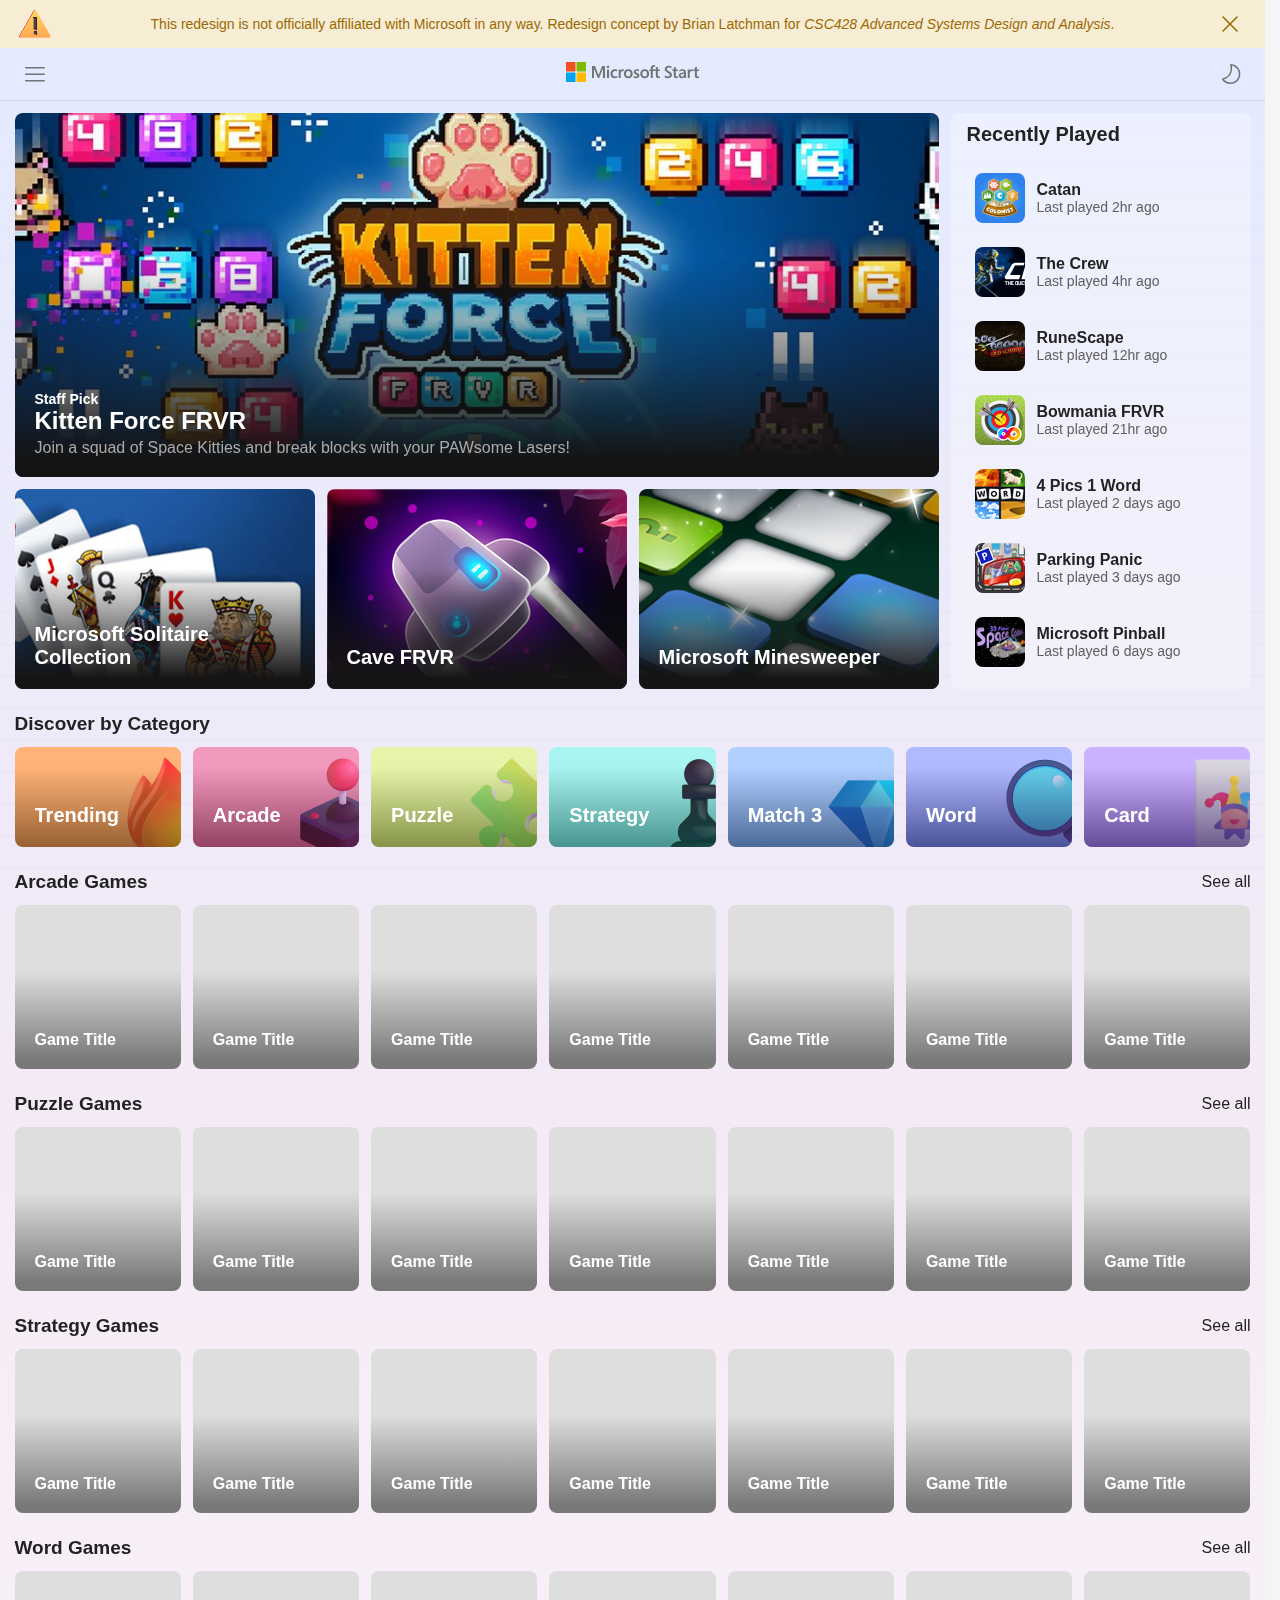
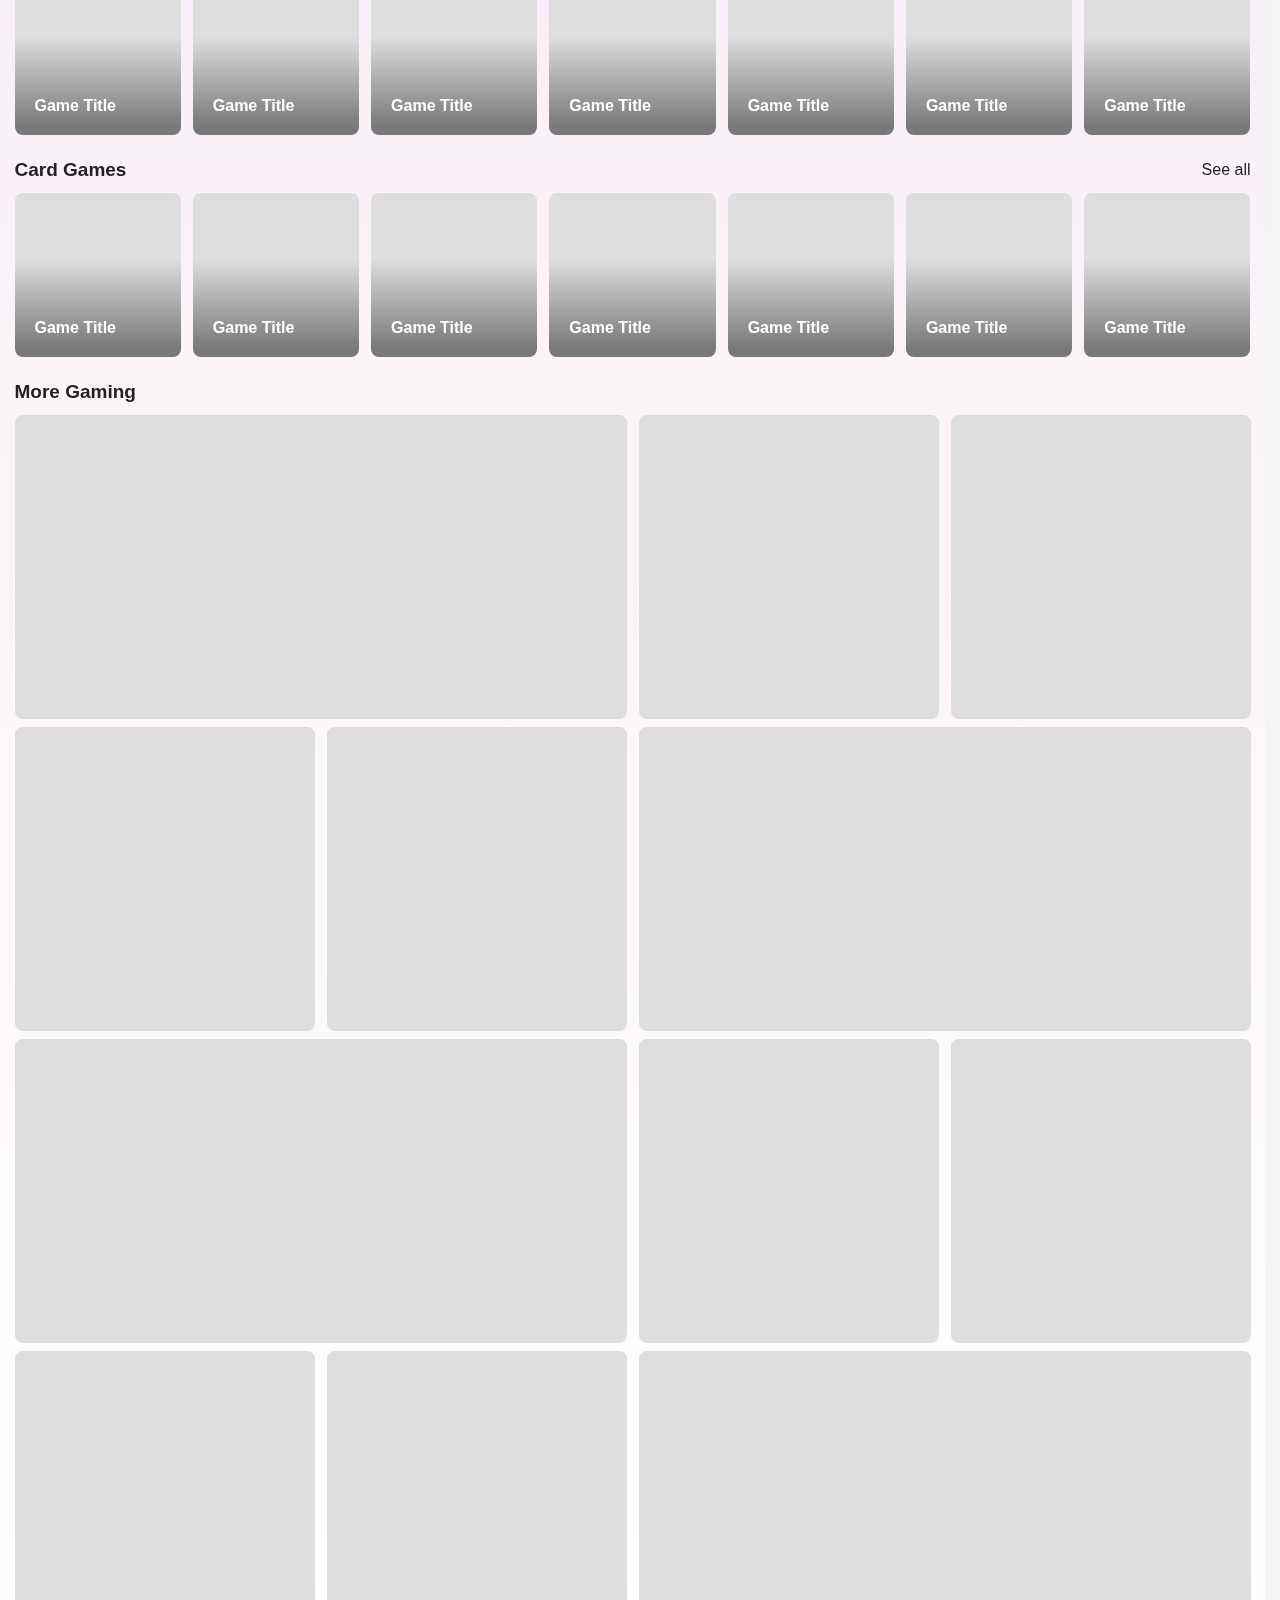
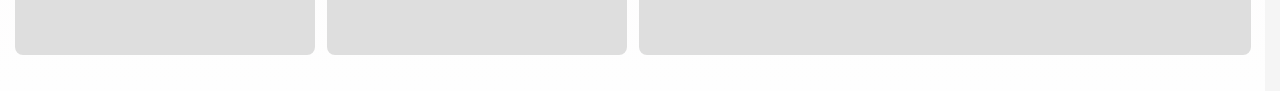
==== index.html @ 144aac2b "Initial commt" ====
<!DOCTYPE html>
<html lang="en">

<head>
    <title>Casual Games Redesign</title>
    <meta charset="UTF-8">
    <meta name="viewport" content="width=device-width, initial-scale=1.0,maximum-scale=1.0, user-scalable=0" />
    <meta name="description" content="This redesign is not offically affiliated with Microsoft in any way. Redesign concept by Brian Latchman for CSC428 Advanced Systems Design and Analysis.">
    <meta name="apple-mobile-web-app-capable" content="yes" />
    <meta name="apple-mobile-web-app-status-bar-style" content="black-translucent" />
    <meta name="apple-touch-fullscreen" content="yes" />

    <meta property='og:title' content="Casual Games Redesign" />
    <meta property='og:image' content='https://latchman.ca/assets/portrait.jpg' />
    <meta property='og:description' content="This redesign is not offically affiliated with Microsoft in any way. Redesign concept by Brian Latchman for CSC428 Advanced Systems Design and Analysis." />
    <!-- <meta property='og:url' content='https://latchman.ca/' /> -->

    <link rel="icon" type="image/x-icon" href="assets/favicon.svg">
    <link rel="stylesheet" type="text/css" href="css/main.css">
    <link rel="stylesheet" type="text/css" href="css/header.css">
    <link rel="stylesheet" type="text/css" href="css/nav.css">
    <link rel="stylesheet" type="text/css" href="css/feed.css">
    <link rel="stylesheet" type="text/css" href="css/games.css">
    <link rel="stylesheet" href="css/recent-games.css">
    <link rel="stylesheet" href="css/carousel.css">
    <link rel="stylesheet" href="css/categories.css">
</head>

<body>
    <div class="grid-wrapper">
        <div class="grid"></div>
    </div>

    <header>
        <div id="disclaimer">
            <div class="disclaimer-content">
                <!-- <img class="casual-games-img-logo" src="/assets/favicon.svg" alt="Microsoft Casual Games Logo" draggable="false"> -->
                <img class="casual-games-img-logo" src="./assets/disclaimer.svg" alt="Warning image" draggable="false">
                <p>This redesign is not officially affiliated with Microsoft in any way. Redesign concept by Brian Latchman for <i>CSC428 Advanced Systems Design and Analysis</i>.</p>
                <button title="Dismiss disclaimer" onclick="toggleDisclaimer()">
                    <svg width="24" height="24" fill="var(--disclaimer-font)" viewBox="0 0 24 24" xmlns="http://www.w3.org/2000/svg"><path d="m4.397 4.554.073-.084a.75.75 0 0 1 .976-.073l.084.073L12 10.939l6.47-6.47a.75.75 0 1 1 1.06 1.061L13.061 12l6.47 6.47a.75.75 0 0 1 .072.976l-.073.084a.75.75 0 0 1-.976.073l-.084-.073L12 13.061l-6.47 6.47a.75.75 0 0 1-1.06-1.061L10.939 12l-6.47-6.47a.75.75 0 0 1-.072-.976l.073-.084-.073.084Z"/></svg>
                </button>
            </div>
        </div>

        <div class="header-content">
            <button title="Open navigation menu" onclick="toggleNav()">
                <svg width="24" height="24" fill="var(--ms-logo)" viewBox="0 0 24 24" xmlns="http://www.w3.org/2000/svg"><path d="M2.753 18h18.5a.75.75 0 0 1 .102 1.493l-.102.007h-18.5a.75.75 0 0 1-.102-1.493L2.753 18h18.5-18.5Zm0-6.497h18.5a.75.75 0 0 1 .102 1.493l-.102.007h-18.5a.75.75 0 0 1-.102-1.493l.102-.007h18.5-18.5Zm-.001-6.5h18.5a.75.75 0 0 1 .102 1.493l-.102.007h-18.5A.75.75 0 0 1 2.65 5.01l.102-.007h18.5-18.5Z"/></svg>
            </button>

            <a href="/">
                <svg width="134" height="20" viewBox="0 0 134 20" fill="none" xmlns="http://www.w3.org/2000/svg"><path d="M39.0358 3.99997V16H36.9498V6.59442H36.9164L33.1867 16H31.8044L27.9828 6.59442H27.9577V16H26.0303V3.99997H29.023L32.4746 12.8944H32.5247L36.1711 3.99997H39.0358ZM40.7825 4.91109C40.7825 4.57497 40.9048 4.2972 41.1469 4.06942C41.3889 3.84442 41.6781 3.73053 42.0147 3.73053C42.3734 3.73053 42.6683 3.8472 42.9019 4.07775C43.1355 4.30831 43.2524 4.58609 43.2524 4.91109C43.2524 5.24164 43.1327 5.51664 42.8936 5.73886C42.6516 5.96109 42.3595 6.07497 42.0119 6.07497C41.6642 6.07497 41.3749 5.96109 41.1357 5.73609C40.8993 5.51109 40.7825 5.23608 40.7825 4.91109ZM43.0188 16H40.9912V7.39719H43.0188V16ZM49.1682 14.5278C49.4686 14.5278 49.8024 14.4583 50.1667 14.3194C50.5311 14.1806 50.8649 13.9972 51.1736 13.7667V15.65C50.8482 15.8333 50.481 15.975 50.0722 16.0694C49.6606 16.1639 49.21 16.2111 48.7177 16.2111C47.4494 16.2111 46.4175 15.8111 45.6248 15.0111C44.8322 14.2111 44.4344 13.1889 44.4344 11.9444C44.4344 10.5611 44.8405 9.4222 45.6498 8.52497C46.4593 7.63053 47.6079 7.18053 49.0931 7.18053C49.4742 7.18053 49.858 7.23053 50.2446 7.32775C50.634 7.42497 50.9427 7.53886 51.1708 7.66664V9.60831C50.8565 9.38053 50.5395 9.20275 50.2113 9.07775C49.8831 8.95275 49.5493 8.88886 49.21 8.88886C48.4118 8.88886 47.7664 9.1472 47.2742 9.66664C46.7819 10.1861 46.5371 10.8861 46.5371 11.7667C46.5371 12.6361 46.7736 13.3139 47.2464 13.8C47.7164 14.2833 48.3589 14.5278 49.1682 14.5278ZM56.9449 7.25553C57.1062 7.25553 57.2536 7.26664 57.3816 7.28886C57.5095 7.31108 57.6208 7.33886 57.7098 7.3722V9.42219C57.6041 9.34442 57.4484 9.26942 57.2453 9.19997C57.0422 9.13053 56.7947 9.09442 56.5026 9.09442C56.0048 9.09442 55.5848 9.30275 55.2427 9.7222C54.8978 10.1417 54.7282 10.7861 54.7282 11.6556V16H52.7006V7.39719H54.7282V8.75275H54.7615C54.9451 8.28331 55.226 7.91664 55.5987 7.65275C55.9687 7.38609 56.4192 7.25553 56.9449 7.25553ZM57.8154 11.825C57.8154 10.4028 58.2159 9.27497 59.0226 8.44442C59.8264 7.61386 60.9444 7.1972 62.3741 7.1972C63.7202 7.1972 64.7715 7.5972 65.5281 8.3972C66.2847 9.1972 66.6629 10.2778 66.6629 11.6417C66.6629 13.0361 66.2597 14.1472 65.4558 14.9722C64.652 15.7972 63.5562 16.2111 62.171 16.2111C60.836 16.2111 59.7763 15.8194 58.9919 15.0361C58.2076 14.25 57.8154 13.1806 57.8154 11.825ZM59.9292 11.7556C59.9292 12.6556 60.1323 13.3417 60.5412 13.8139C60.95 14.2889 61.5313 14.525 62.2934 14.525C63.0305 14.525 63.5923 14.2889 63.9761 13.8139C64.3627 13.3389 64.5547 12.6361 64.5547 11.7056C64.5547 10.7806 64.3544 10.0806 63.9567 9.60831C63.5589 9.13608 62.9971 8.89997 62.2767 8.89997C61.5341 8.89997 60.9584 9.1472 60.5467 9.64164C60.1323 10.1361 59.9292 10.8417 59.9292 11.7556ZM69.6806 9.65553C69.6806 9.9472 69.7725 10.1722 69.956 10.3389C70.1395 10.5028 70.5485 10.7111 71.1798 10.9611C71.9892 11.2861 72.5593 11.65 72.8848 12.0528C73.213 12.4583 73.3743 12.9472 73.3743 13.5222C73.3743 14.3306 73.0628 14.9806 72.4398 15.4722C71.8168 15.9639 70.974 16.2083 69.9143 16.2083C69.5555 16.2083 69.1606 16.1667 68.7294 16.0778C68.2956 15.9917 67.9284 15.8806 67.628 15.7472V13.7556C67.9952 14.0111 68.3929 14.2167 68.8184 14.3667C69.244 14.5167 69.6278 14.5917 69.9755 14.5917C70.4344 14.5917 70.7709 14.5278 70.9879 14.4C71.2048 14.2722 71.3161 14.0556 71.3161 13.7556C71.3161 13.4778 71.2021 13.2417 70.9768 13.0472C70.7515 12.8556 70.3232 12.6333 69.6918 12.3806C68.9436 12.0667 68.4124 11.7167 68.1008 11.325C67.7893 10.9333 67.6308 10.4389 67.6308 9.83609C67.6308 9.06109 67.9395 8.42219 68.557 7.92497C69.1745 7.42497 69.9755 7.17497 70.9573 7.17497C71.2577 7.17497 71.597 7.20831 71.9725 7.27497C72.3452 7.34164 72.6595 7.42775 72.9098 7.53331V9.45831C72.6428 9.28053 72.3285 9.12497 71.9725 8.9972C71.6137 8.86942 71.2605 8.80553 70.9072 8.80553C70.5206 8.80553 70.223 8.88053 70.0061 9.03053C69.7892 9.18886 69.6806 9.39442 69.6806 9.65553ZM74.2476 11.825C74.2476 10.4028 74.6509 9.27497 75.4547 8.44442C76.2586 7.61386 77.3766 7.1972 78.8062 7.1972C80.1524 7.1972 81.2037 7.5972 81.9603 8.3972C82.7169 9.1972 83.095 10.2778 83.095 11.6417C83.095 13.0361 82.6918 14.1472 81.888 14.9722C81.0842 15.7972 79.9884 16.2111 78.6032 16.2111C77.2682 16.2111 76.2085 15.8194 75.4241 15.0361C74.6398 14.25 74.2476 13.1806 74.2476 11.825ZM76.3587 11.7556C76.3587 12.6556 76.5617 13.3417 76.9706 13.8139C77.3794 14.2889 77.9608 14.525 78.7228 14.525C79.4599 14.525 80.0217 14.2889 80.4083 13.8139C80.7949 13.3389 80.9868 12.6361 80.9868 11.7056C80.9868 10.7806 80.7866 10.0806 80.3889 9.60831C79.9884 9.13608 79.4292 8.89997 78.7089 8.89997C77.9663 8.89997 77.3877 9.1472 76.9789 9.64164C76.5645 10.1361 76.3587 10.8417 76.3587 11.7556ZM89.8232 9.05275H86.8026V16H84.75V9.05275H83.3092V7.39719H84.75V6.19997C84.75 5.2972 85.0448 4.55553 85.6345 3.97775C86.2241 3.39997 86.9778 3.11108 87.9012 3.11108C88.146 3.11108 88.3657 3.12497 88.5548 3.14997C88.744 3.17497 88.9136 3.21386 89.0583 3.26386V5.01386C88.9915 4.97497 88.8747 4.92775 88.705 4.8722C88.5381 4.81664 88.3463 4.78886 88.1265 4.78886C87.7009 4.78886 87.3755 4.9222 87.1447 5.18608C86.9166 5.44997 86.8026 5.84442 86.8026 6.36109V7.39997H89.8232V5.46664L91.8591 4.8472V7.39997H93.9117V9.05553H91.8591V13.0806C91.8591 13.6111 91.9564 13.9833 92.1483 14.2028C92.3403 14.4194 92.6434 14.5306 93.0578 14.5306C93.1747 14.5306 93.3165 14.5028 93.4807 14.4472C93.6447 14.3917 93.7894 14.325 93.9117 14.2472V15.9222C93.7837 15.9944 93.5696 16.0611 93.2692 16.1222C92.9716 16.1833 92.6768 16.2139 92.3848 16.2139C91.5309 16.2139 90.8884 15.9861 90.4629 15.5333C90.0345 15.0778 89.8204 14.3944 89.8204 13.4778V9.05275H89.8232Z" fill="var(--ms-logo)"/><path d="M9.51776 0H0V9.50556H9.51776V0Z" fill="#F25022"/><path d="M20.0255 0H10.5078V9.50556H20.0255V0Z" fill="#7FBA00"/><path d="M9.51776 10.4944H0V20H9.51776V10.4944Z" fill="#00A4EF"/><path d="M20.0255 10.4944H10.5078V20H20.0255V10.4944Z" fill="#FFB900"/><path d="M100.873 7.03601C100.873 7.47767 101.027 7.84989 101.335 8.15267C101.641 8.45823 102.192 8.81378 102.987 9.21934C104.055 9.77212 104.82 10.3249 105.282 10.8805C105.747 11.436 105.978 12.0749 105.978 12.7999C105.978 13.8666 105.59 14.6999 104.82 15.3027C104.05 15.9055 103.062 16.2055 101.864 16.2055C101.177 16.2055 100.548 16.136 99.9781 15.9971C99.4079 15.8582 98.9768 15.6971 98.6875 15.511V13.2277C99.0575 13.5694 99.5303 13.8499 100.109 14.0721C100.687 14.2943 101.255 14.4082 101.814 14.4082C102.423 14.4082 102.907 14.2916 103.262 14.0555C103.622 13.8221 103.8 13.4693 103.8 12.9999C103.8 12.586 103.627 12.211 103.285 11.8749C102.943 11.5388 102.309 11.1277 101.388 10.6499C100.484 10.1805 99.8084 9.67212 99.3634 9.12212C98.9184 8.57212 98.6959 7.92489 98.6959 7.17767C98.6959 6.19156 99.0825 5.38045 99.8529 4.74712C100.623 4.11378 101.61 3.79712 102.81 3.79712C103.34 3.79712 103.855 3.84712 104.356 3.94434C104.856 4.04156 105.224 4.14712 105.457 4.25823V6.44156C105.127 6.18045 104.728 5.97212 104.264 5.82212C103.797 5.67212 103.324 5.59712 102.843 5.59712C102.256 5.59712 101.78 5.72767 101.419 5.99156C101.055 6.25267 100.873 6.60267 100.873 7.03601Z" fill="var(--ms-logo)"/><path d="M110.97 14.5277C111.086 14.5277 111.229 14.4999 111.393 14.4444C111.557 14.3888 111.701 14.3221 111.823 14.2444V15.9194C111.696 15.9916 111.482 16.0582 111.185 16.1194C110.886 16.1805 110.592 16.211 110.299 16.211C109.445 16.211 108.803 15.9832 108.378 15.5277C107.949 15.0721 107.738 14.3888 107.738 13.4721V9.05267H106.322V7.39433H107.738V5.461L109.774 4.84155V7.39433H111.826V9.05267H109.774V13.0777C109.774 13.6082 109.871 13.9805 110.063 14.1999C110.252 14.4194 110.556 14.5277 110.97 14.5277Z" fill="var(--ms-logo)"/><path d="M119.948 10.6112C119.948 12.0279 119.948 13.1445 119.954 13.964C119.957 14.7807 120.001 15.4612 120.084 16.0029H118.066L117.966 15.0834H117.93C117.673 15.4307 117.337 15.6918 116.919 15.8751C116.503 16.0557 115.979 16.1473 115.348 16.1473C114.589 16.1473 113.951 15.9168 113.443 15.4557C112.931 14.9945 112.675 14.3751 112.675 13.5945C112.675 12.7584 113.003 12.0862 113.66 11.5807C114.316 11.0751 115.345 10.7362 116.747 10.564L117.98 10.414C117.98 9.84455 117.845 9.44177 117.576 9.2001C117.309 8.96121 116.905 8.83621 116.369 8.83066C115.788 8.83066 115.237 8.91955 114.716 9.09455C114.197 9.26955 113.799 9.47788 113.518 9.71677V7.86677C113.796 7.71677 114.23 7.56399 114.817 7.41121C115.403 7.25844 116.021 7.18066 116.669 7.18066C117.743 7.18066 118.555 7.4751 119.111 8.06677C119.671 8.65844 119.948 9.50566 119.948 10.6112ZM117.072 11.8918C116.179 11.9973 115.548 12.1695 115.184 12.4112C114.817 12.6501 114.636 12.9807 114.636 13.3973C114.636 13.7557 114.744 14.039 114.959 14.2501C115.173 14.4612 115.498 14.5668 115.935 14.5668C116.567 14.5668 117.067 14.3723 117.434 13.9862C117.804 13.5973 117.991 13.1112 117.996 12.5251V11.7807L117.072 11.8918Z" fill="var(--ms-logo)"/><path d="M125.994 7.25562C126.156 7.25562 126.301 7.26673 126.431 7.28895C126.559 7.31118 126.667 7.33895 126.759 7.37229V9.42229C126.654 9.34451 126.498 9.26951 126.295 9.20007C126.092 9.13062 125.844 9.09451 125.553 9.09451C125.054 9.09451 124.635 9.30284 124.292 9.72229C123.951 10.1418 123.778 10.7862 123.778 11.6557V16.0001H121.75V7.39729H123.778V8.75284H123.812C123.995 8.2834 124.276 7.91673 124.649 7.65284C125.021 7.38618 125.469 7.25562 125.994 7.25562Z" fill="var(--ms-logo)"/><path d="M132.069 14.5277C132.186 14.5277 132.327 14.4999 132.491 14.4444C132.656 14.3888 132.8 14.3221 132.923 14.2444V15.9194C132.795 15.9916 132.581 16.0582 132.283 16.1194C131.985 16.1805 131.69 16.211 131.398 16.211C130.545 16.211 129.902 15.9832 129.477 15.5277C129.048 15.0721 128.837 14.3888 128.837 13.4721V9.05267H127.421V7.39433H128.837V5.461L130.872 4.84155V7.39433H132.925V9.05267H130.872V13.0777C130.872 13.6082 130.97 13.9805 131.162 14.1999C131.351 14.4194 131.654 14.5277 132.069 14.5277Z" fill="var(--ms-logo)"/></svg>
            </a>

            <button id="dark-mode" title="Toggle dark mode" onclick="toggleDarkMode()">
                <svg id="light" class="hide" fill="var(--ms-logo)" width="24" height="24" viewBox="0 0 24 24" xmlns="http://www.w3.org/2000/svg"><path d="M11.996 19.01a.75.75 0 0 1 .743.649l.007.102v1.5a.75.75 0 0 1-1.493.101l-.007-.101v-1.5a.75.75 0 0 1 .75-.75Zm6.022-2.072 1.06 1.06a.75.75 0 1 1-1.06 1.061l-1.06-1.06a.75.75 0 0 1 1.06-1.061Zm-10.983 0a.75.75 0 0 1 0 1.06L5.974 19.06a.75.75 0 0 1-1.06-1.06l1.06-1.061a.75.75 0 0 1 1.06 0ZM12 6.475a5.525 5.525 0 1 1 0 11.05 5.525 5.525 0 0 1 0-11.05Zm0 1.5a4.025 4.025 0 1 0 0 8.05 4.025 4.025 0 0 0 0-8.05Zm9.25 3.293a.75.75 0 0 1 .102 1.493l-.102.007h-1.5a.75.75 0 0 1-.102-1.493l.102-.007h1.5Zm-17-.029a.75.75 0 0 1 .102 1.494l-.102.006h-1.5a.75.75 0 0 1-.102-1.493l.102-.007h1.5Zm1.64-6.37.084.072 1.06 1.06a.75.75 0 0 1-.976 1.134l-.084-.073-1.06-1.06a.75.75 0 0 1 .976-1.134Zm13.188.072a.75.75 0 0 1 .073.977l-.073.084-1.06 1.06a.75.75 0 0 1-1.133-.976l.072-.084 1.06-1.061a.75.75 0 0 1 1.061 0ZM12 1.99a.75.75 0 0 1 .743.648l.007.102v1.5a.75.75 0 0 1-1.493.101l-.007-.102v-1.5a.75.75 0 0 1 .75-.75Z" /></svg>
                <svg id="dark" fill="var(--ms-logo)" width="24" height="24" viewBox="0 0 24 24" xmlns="http://www.w3.org/2000/svg"><path d="M20.026 17.001c-2.762 4.784-8.879 6.423-13.663 3.661a9.964 9.964 0 0 1-3.234-2.983.75.75 0 0 1 .365-1.131c3.767-1.348 5.785-2.911 6.956-5.146 1.232-2.353 1.551-4.93.689-8.464a.75.75 0 0 1 .769-.926 9.961 9.961 0 0 1 4.457 1.327C21.149 6.1 22.788 12.217 20.025 17Zm-8.248-4.903c-1.25 2.388-3.31 4.099-6.817 5.499a8.492 8.492 0 0 0 2.152 1.766 8.501 8.501 0 1 0 8.502-14.725 8.485 8.485 0 0 0-2.792-1.016c.647 3.384.23 6.044-1.045 8.476Z" /></svg>
            </button>
        </div>
    </header>

    <div id="nav-visible">
        <div id="backdrop"></div>
        <nav>
            <div class="nav-header">
                <svg height="24" viewBox="0 0 134 20" fill="none" xmlns="http://www.w3.org/2000/svg"><path d="M39.0358 3.99997V16H36.9498V6.59442H36.9164L33.1867 16H31.8044L27.9828 6.59442H27.9577V16H26.0303V3.99997H29.023L32.4746 12.8944H32.5247L36.1711 3.99997H39.0358ZM40.7825 4.91109C40.7825 4.57497 40.9048 4.2972 41.1469 4.06942C41.3889 3.84442 41.6781 3.73053 42.0147 3.73053C42.3734 3.73053 42.6683 3.8472 42.9019 4.07775C43.1355 4.30831 43.2524 4.58609 43.2524 4.91109C43.2524 5.24164 43.1327 5.51664 42.8936 5.73886C42.6516 5.96109 42.3595 6.07497 42.0119 6.07497C41.6642 6.07497 41.3749 5.96109 41.1357 5.73609C40.8993 5.51109 40.7825 5.23608 40.7825 4.91109ZM43.0188 16H40.9912V7.39719H43.0188V16ZM49.1682 14.5278C49.4686 14.5278 49.8024 14.4583 50.1667 14.3194C50.5311 14.1806 50.8649 13.9972 51.1736 13.7667V15.65C50.8482 15.8333 50.481 15.975 50.0722 16.0694C49.6606 16.1639 49.21 16.2111 48.7177 16.2111C47.4494 16.2111 46.4175 15.8111 45.6248 15.0111C44.8322 14.2111 44.4344 13.1889 44.4344 11.9444C44.4344 10.5611 44.8405 9.4222 45.6498 8.52497C46.4593 7.63053 47.6079 7.18053 49.0931 7.18053C49.4742 7.18053 49.858 7.23053 50.2446 7.32775C50.634 7.42497 50.9427 7.53886 51.1708 7.66664V9.60831C50.8565 9.38053 50.5395 9.20275 50.2113 9.07775C49.8831 8.95275 49.5493 8.88886 49.21 8.88886C48.4118 8.88886 47.7664 9.1472 47.2742 9.66664C46.7819 10.1861 46.5371 10.8861 46.5371 11.7667C46.5371 12.6361 46.7736 13.3139 47.2464 13.8C47.7164 14.2833 48.3589 14.5278 49.1682 14.5278ZM56.9449 7.25553C57.1062 7.25553 57.2536 7.26664 57.3816 7.28886C57.5095 7.31108 57.6208 7.33886 57.7098 7.3722V9.42219C57.6041 9.34442 57.4484 9.26942 57.2453 9.19997C57.0422 9.13053 56.7947 9.09442 56.5026 9.09442C56.0048 9.09442 55.5848 9.30275 55.2427 9.7222C54.8978 10.1417 54.7282 10.7861 54.7282 11.6556V16H52.7006V7.39719H54.7282V8.75275H54.7615C54.9451 8.28331 55.226 7.91664 55.5987 7.65275C55.9687 7.38609 56.4192 7.25553 56.9449 7.25553ZM57.8154 11.825C57.8154 10.4028 58.2159 9.27497 59.0226 8.44442C59.8264 7.61386 60.9444 7.1972 62.3741 7.1972C63.7202 7.1972 64.7715 7.5972 65.5281 8.3972C66.2847 9.1972 66.6629 10.2778 66.6629 11.6417C66.6629 13.0361 66.2597 14.1472 65.4558 14.9722C64.652 15.7972 63.5562 16.2111 62.171 16.2111C60.836 16.2111 59.7763 15.8194 58.9919 15.0361C58.2076 14.25 57.8154 13.1806 57.8154 11.825ZM59.9292 11.7556C59.9292 12.6556 60.1323 13.3417 60.5412 13.8139C60.95 14.2889 61.5313 14.525 62.2934 14.525C63.0305 14.525 63.5923 14.2889 63.9761 13.8139C64.3627 13.3389 64.5547 12.6361 64.5547 11.7056C64.5547 10.7806 64.3544 10.0806 63.9567 9.60831C63.5589 9.13608 62.9971 8.89997 62.2767 8.89997C61.5341 8.89997 60.9584 9.1472 60.5467 9.64164C60.1323 10.1361 59.9292 10.8417 59.9292 11.7556ZM69.6806 9.65553C69.6806 9.9472 69.7725 10.1722 69.956 10.3389C70.1395 10.5028 70.5485 10.7111 71.1798 10.9611C71.9892 11.2861 72.5593 11.65 72.8848 12.0528C73.213 12.4583 73.3743 12.9472 73.3743 13.5222C73.3743 14.3306 73.0628 14.9806 72.4398 15.4722C71.8168 15.9639 70.974 16.2083 69.9143 16.2083C69.5555 16.2083 69.1606 16.1667 68.7294 16.0778C68.2956 15.9917 67.9284 15.8806 67.628 15.7472V13.7556C67.9952 14.0111 68.3929 14.2167 68.8184 14.3667C69.244 14.5167 69.6278 14.5917 69.9755 14.5917C70.4344 14.5917 70.7709 14.5278 70.9879 14.4C71.2048 14.2722 71.3161 14.0556 71.3161 13.7556C71.3161 13.4778 71.2021 13.2417 70.9768 13.0472C70.7515 12.8556 70.3232 12.6333 69.6918 12.3806C68.9436 12.0667 68.4124 11.7167 68.1008 11.325C67.7893 10.9333 67.6308 10.4389 67.6308 9.83609C67.6308 9.06109 67.9395 8.42219 68.557 7.92497C69.1745 7.42497 69.9755 7.17497 70.9573 7.17497C71.2577 7.17497 71.597 7.20831 71.9725 7.27497C72.3452 7.34164 72.6595 7.42775 72.9098 7.53331V9.45831C72.6428 9.28053 72.3285 9.12497 71.9725 8.9972C71.6137 8.86942 71.2605 8.80553 70.9072 8.80553C70.5206 8.80553 70.223 8.88053 70.0061 9.03053C69.7892 9.18886 69.6806 9.39442 69.6806 9.65553ZM74.2476 11.825C74.2476 10.4028 74.6509 9.27497 75.4547 8.44442C76.2586 7.61386 77.3766 7.1972 78.8062 7.1972C80.1524 7.1972 81.2037 7.5972 81.9603 8.3972C82.7169 9.1972 83.095 10.2778 83.095 11.6417C83.095 13.0361 82.6918 14.1472 81.888 14.9722C81.0842 15.7972 79.9884 16.2111 78.6032 16.2111C77.2682 16.2111 76.2085 15.8194 75.4241 15.0361C74.6398 14.25 74.2476 13.1806 74.2476 11.825ZM76.3587 11.7556C76.3587 12.6556 76.5617 13.3417 76.9706 13.8139C77.3794 14.2889 77.9608 14.525 78.7228 14.525C79.4599 14.525 80.0217 14.2889 80.4083 13.8139C80.7949 13.3389 80.9868 12.6361 80.9868 11.7056C80.9868 10.7806 80.7866 10.0806 80.3889 9.60831C79.9884 9.13608 79.4292 8.89997 78.7089 8.89997C77.9663 8.89997 77.3877 9.1472 76.9789 9.64164C76.5645 10.1361 76.3587 10.8417 76.3587 11.7556ZM89.8232 9.05275H86.8026V16H84.75V9.05275H83.3092V7.39719H84.75V6.19997C84.75 5.2972 85.0448 4.55553 85.6345 3.97775C86.2241 3.39997 86.9778 3.11108 87.9012 3.11108C88.146 3.11108 88.3657 3.12497 88.5548 3.14997C88.744 3.17497 88.9136 3.21386 89.0583 3.26386V5.01386C88.9915 4.97497 88.8747 4.92775 88.705 4.8722C88.5381 4.81664 88.3463 4.78886 88.1265 4.78886C87.7009 4.78886 87.3755 4.9222 87.1447 5.18608C86.9166 5.44997 86.8026 5.84442 86.8026 6.36109V7.39997H89.8232V5.46664L91.8591 4.8472V7.39997H93.9117V9.05553H91.8591V13.0806C91.8591 13.6111 91.9564 13.9833 92.1483 14.2028C92.3403 14.4194 92.6434 14.5306 93.0578 14.5306C93.1747 14.5306 93.3165 14.5028 93.4807 14.4472C93.6447 14.3917 93.7894 14.325 93.9117 14.2472V15.9222C93.7837 15.9944 93.5696 16.0611 93.2692 16.1222C92.9716 16.1833 92.6768 16.2139 92.3848 16.2139C91.5309 16.2139 90.8884 15.9861 90.4629 15.5333C90.0345 15.0778 89.8204 14.3944 89.8204 13.4778V9.05275H89.8232Z" fill="var(--ms-logo)"/><path d="M9.51776 0H0V9.50556H9.51776V0Z" fill="#F25022"/><path d="M20.0255 0H10.5078V9.50556H20.0255V0Z" fill="#7FBA00"/><path d="M9.51776 10.4944H0V20H9.51776V10.4944Z" fill="#00A4EF"/><path d="M20.0255 10.4944H10.5078V20H20.0255V10.4944Z" fill="#FFB900"/><path d="M100.873 7.03601C100.873 7.47767 101.027 7.84989 101.335 8.15267C101.641 8.45823 102.192 8.81378 102.987 9.21934C104.055 9.77212 104.82 10.3249 105.282 10.8805C105.747 11.436 105.978 12.0749 105.978 12.7999C105.978 13.8666 105.59 14.6999 104.82 15.3027C104.05 15.9055 103.062 16.2055 101.864 16.2055C101.177 16.2055 100.548 16.136 99.9781 15.9971C99.4079 15.8582 98.9768 15.6971 98.6875 15.511V13.2277C99.0575 13.5694 99.5303 13.8499 100.109 14.0721C100.687 14.2943 101.255 14.4082 101.814 14.4082C102.423 14.4082 102.907 14.2916 103.262 14.0555C103.622 13.8221 103.8 13.4693 103.8 12.9999C103.8 12.586 103.627 12.211 103.285 11.8749C102.943 11.5388 102.309 11.1277 101.388 10.6499C100.484 10.1805 99.8084 9.67212 99.3634 9.12212C98.9184 8.57212 98.6959 7.92489 98.6959 7.17767C98.6959 6.19156 99.0825 5.38045 99.8529 4.74712C100.623 4.11378 101.61 3.79712 102.81 3.79712C103.34 3.79712 103.855 3.84712 104.356 3.94434C104.856 4.04156 105.224 4.14712 105.457 4.25823V6.44156C105.127 6.18045 104.728 5.97212 104.264 5.82212C103.797 5.67212 103.324 5.59712 102.843 5.59712C102.256 5.59712 101.78 5.72767 101.419 5.99156C101.055 6.25267 100.873 6.60267 100.873 7.03601Z" fill="var(--ms-logo)"/><path d="M110.97 14.5277C111.086 14.5277 111.229 14.4999 111.393 14.4444C111.557 14.3888 111.701 14.3221 111.823 14.2444V15.9194C111.696 15.9916 111.482 16.0582 111.185 16.1194C110.886 16.1805 110.592 16.211 110.299 16.211C109.445 16.211 108.803 15.9832 108.378 15.5277C107.949 15.0721 107.738 14.3888 107.738 13.4721V9.05267H106.322V7.39433H107.738V5.461L109.774 4.84155V7.39433H111.826V9.05267H109.774V13.0777C109.774 13.6082 109.871 13.9805 110.063 14.1999C110.252 14.4194 110.556 14.5277 110.97 14.5277Z" fill="var(--ms-logo)"/><path d="M119.948 10.6112C119.948 12.0279 119.948 13.1445 119.954 13.964C119.957 14.7807 120.001 15.4612 120.084 16.0029H118.066L117.966 15.0834H117.93C117.673 15.4307 117.337 15.6918 116.919 15.8751C116.503 16.0557 115.979 16.1473 115.348 16.1473C114.589 16.1473 113.951 15.9168 113.443 15.4557C112.931 14.9945 112.675 14.3751 112.675 13.5945C112.675 12.7584 113.003 12.0862 113.66 11.5807C114.316 11.0751 115.345 10.7362 116.747 10.564L117.98 10.414C117.98 9.84455 117.845 9.44177 117.576 9.2001C117.309 8.96121 116.905 8.83621 116.369 8.83066C115.788 8.83066 115.237 8.91955 114.716 9.09455C114.197 9.26955 113.799 9.47788 113.518 9.71677V7.86677C113.796 7.71677 114.23 7.56399 114.817 7.41121C115.403 7.25844 116.021 7.18066 116.669 7.18066C117.743 7.18066 118.555 7.4751 119.111 8.06677C119.671 8.65844 119.948 9.50566 119.948 10.6112ZM117.072 11.8918C116.179 11.9973 115.548 12.1695 115.184 12.4112C114.817 12.6501 114.636 12.9807 114.636 13.3973C114.636 13.7557 114.744 14.039 114.959 14.2501C115.173 14.4612 115.498 14.5668 115.935 14.5668C116.567 14.5668 117.067 14.3723 117.434 13.9862C117.804 13.5973 117.991 13.1112 117.996 12.5251V11.7807L117.072 11.8918Z" fill="var(--ms-logo)"/><path d="M125.994 7.25562C126.156 7.25562 126.301 7.26673 126.431 7.28895C126.559 7.31118 126.667 7.33895 126.759 7.37229V9.42229C126.654 9.34451 126.498 9.26951 126.295 9.20007C126.092 9.13062 125.844 9.09451 125.553 9.09451C125.054 9.09451 124.635 9.30284 124.292 9.72229C123.951 10.1418 123.778 10.7862 123.778 11.6557V16.0001H121.75V7.39729H123.778V8.75284H123.812C123.995 8.2834 124.276 7.91673 124.649 7.65284C125.021 7.38618 125.469 7.25562 125.994 7.25562Z" fill="var(--ms-logo)"/><path d="M132.069 14.5277C132.186 14.5277 132.327 14.4999 132.491 14.4444C132.656 14.3888 132.8 14.3221 132.923 14.2444V15.9194C132.795 15.9916 132.581 16.0582 132.283 16.1194C131.985 16.1805 131.69 16.211 131.398 16.211C130.545 16.211 129.902 15.9832 129.477 15.5277C129.048 15.0721 128.837 14.3888 128.837 13.4721V9.05267H127.421V7.39433H128.837V5.461L130.872 4.84155V7.39433H132.925V9.05267H130.872V13.0777C130.872 13.6082 130.97 13.9805 131.162 14.1999C131.351 14.4194 131.654 14.5277 132.069 14.5277Z" fill="var(--ms-logo)"/></svg>
                <button title="Close navigation menu"  onclick="toggleNav()">
                    <svg width="24" height="24" fill="var(--font-1)" viewBox="0 0 24 24" xmlns="http://www.w3.org/2000/svg"><path d="m4.397 4.554.073-.084a.75.75 0 0 1 .976-.073l.084.073L12 10.939l6.47-6.47a.75.75 0 1 1 1.06 1.061L13.061 12l6.47 6.47a.75.75 0 0 1 .072.976l-.073.084a.75.75 0 0 1-.976.073l-.084-.073L12 13.061l-6.47 6.47a.75.75 0 0 1-1.06-1.061L10.939 12l-6.47-6.47a.75.75 0 0 1-.072-.976l.073-.084-.073.084Z"/></svg>
                </button>
            </div>

            <div class="nav-option-wrapper">
                <div class="nav-option" tabindex="0">
                    <svg width="20" height="20" fill="var(--font-1)" viewBox="0 0 24 24" xmlns="http://www.w3.org/2000/svg"><path d="M10.55 2.532a2.25 2.25 0 0 1 2.9 0l6.75 5.692c.507.428.8 1.057.8 1.72v9.803a1.75 1.75 0 0 1-1.75 1.75h-3.5a1.75 1.75 0 0 1-1.75-1.75v-5.5a.25.25 0 0 0-.25-.25h-3.5a.25.25 0 0 0-.25.25v5.5a1.75 1.75 0 0 1-1.75 1.75h-3.5A1.75 1.75 0 0 1 3 19.747V9.944c0-.663.293-1.292.8-1.72l6.75-5.692Zm1.933 1.147a.75.75 0 0 0-.966 0L4.767 9.37a.75.75 0 0 0-.267.573v9.803c0 .138.112.25.25.25h3.5a.25.25 0 0 0 .25-.25v-5.5c0-.967.784-1.75 1.75-1.75h3.5c.966 0 1.75.783 1.75 1.75v5.5c0 .138.112.25.25.25h3.5a.25.25 0 0 0 .25-.25V9.944a.75.75 0 0 0-.267-.573l-6.75-5.692Z"/></svg>
                    <p>Home</p>
                </div>
                <div class="nav-option" tabindex="0">
                    <svg width="20" height="20" fill="var(--font-1)" viewBox="0 0 24 24" xmlns="http://www.w3.org/2000/svg"><path d="m12.82 5.58-.82.822-.824-.824a5.375 5.375 0 1 0-7.601 7.602l7.895 7.895a.75.75 0 0 0 1.06 0l7.902-7.897a5.376 5.376 0 0 0-.001-7.599 5.38 5.38 0 0 0-7.611 0Zm6.548 6.54L12 19.485 4.635 12.12a3.875 3.875 0 1 1 5.48-5.48l1.358 1.357a.75.75 0 0 0 1.073-.012L13.88 6.64a3.88 3.88 0 0 1 5.487 5.48Z" /></svg>
                    <p>Interests</p>
                </div>
                <div class="nav-option" tabindex="0">
                    <svg width="20" height="20" fill="var(--font-1)" viewBox="0 0 24 24" xmlns="http://www.w3.org/2000/svg"><path d="M18.75 20H5.25a3.25 3.25 0 0 1-3.245-3.066L2 16.75V6.25a2.25 2.25 0 0 1 2.096-2.245L4.25 4h12.5a2.25 2.25 0 0 1 2.245 2.096L19 6.25V7h.75a2.25 2.25 0 0 1 2.245 2.096L22 9.25v7.5a3.25 3.25 0 0 1-3.066 3.245L18.75 20H5.25h13.5Zm-13.5-1.5h13.5a1.75 1.75 0 0 0 1.744-1.607l.006-.143v-7.5a.75.75 0 0 0-.648-.743L19.75 8.5H19v7.75a.75.75 0 0 1-.648.743L18.25 17a.75.75 0 0 1-.743-.648l-.007-.102v-10a.75.75 0 0 0-.648-.743L16.75 5.5H4.25a.75.75 0 0 0-.743.648L3.5 6.25v10.5a1.75 1.75 0 0 0 1.606 1.744l.144.006h13.5-13.5Zm6.996-4h3.006a.75.75 0 0 1 .102 1.493l-.102.007h-3.006a.75.75 0 0 1-.102-1.493l.102-.007h3.006-3.006Zm-3.003-3.495a.75.75 0 0 1 .75.75v3.495a.75.75 0 0 1-.75.75H5.748a.75.75 0 0 1-.75-.75v-3.495a.75.75 0 0 1 .75-.75h3.495Zm-.75 1.5H6.498V14.5h1.995v-1.995Zm3.753-1.5h3.006a.75.75 0 0 1 .102 1.493l-.102.007h-3.006a.75.75 0 0 1-.102-1.494l.102-.006h3.006-3.006ZM5.748 7.502h9.504a.75.75 0 0 1 .102 1.494l-.102.006H5.748a.75.75 0 0 1-.102-1.493l.102-.007h9.504-9.504Z"/></svg>
                    <p>Profile</p>
                </div>
                <hr>
                <div class="nav-option" tabindex="0">
                    <svg width="20" height="20" fill="var(--font-1)" viewBox="0 0 24 24" xmlns="http://www.w3.org/2000/svg"><path d="M18.75 20H5.25a3.25 3.25 0 0 1-3.245-3.066L2 16.75V6.25a2.25 2.25 0 0 1 2.096-2.245L4.25 4h12.5a2.25 2.25 0 0 1 2.245 2.096L19 6.25V7h.75a2.25 2.25 0 0 1 2.245 2.096L22 9.25v7.5a3.25 3.25 0 0 1-3.066 3.245L18.75 20H5.25h13.5Zm-13.5-1.5h13.5a1.75 1.75 0 0 0 1.744-1.607l.006-.143v-7.5a.75.75 0 0 0-.648-.743L19.75 8.5H19v7.75a.75.75 0 0 1-.648.743L18.25 17a.75.75 0 0 1-.743-.648l-.007-.102v-10a.75.75 0 0 0-.648-.743L16.75 5.5H4.25a.75.75 0 0 0-.743.648L3.5 6.25v10.5a1.75 1.75 0 0 0 1.606 1.744l.144.006h13.5-13.5Zm6.996-4h3.006a.75.75 0 0 1 .102 1.493l-.102.007h-3.006a.75.75 0 0 1-.102-1.493l.102-.007h3.006-3.006Zm-3.003-3.495a.75.75 0 0 1 .75.75v3.495a.75.75 0 0 1-.75.75H5.748a.75.75 0 0 1-.75-.75v-3.495a.75.75 0 0 1 .75-.75h3.495Zm-.75 1.5H6.498V14.5h1.995v-1.995Zm3.753-1.5h3.006a.75.75 0 0 1 .102 1.493l-.102.007h-3.006a.75.75 0 0 1-.102-1.494l.102-.006h3.006-3.006ZM5.748 7.502h9.504a.75.75 0 0 1 .102 1.494l-.102.006H5.748a.75.75 0 0 1-.102-1.493l.102-.007h9.504-9.504Z"/></svg>
                    <p>News</p>
                </div>
                <div class="nav-option" tabindex="0">
                    <svg width="20" height="20" fill="var(--font-1)" viewBox="0 0 24 24" xmlns="http://www.w3.org/2000/svg"><path d="M13.002 8.007c3.169 0 4.966 2.097 5.228 4.63h.08a3.687 3.687 0 0 1 3.692 3.683 3.687 3.687 0 0 1-3.692 3.682H7.694a3.687 3.687 0 0 1-3.692-3.682 3.687 3.687 0 0 1 3.692-3.683h.08c.263-2.55 2.059-4.63 5.227-4.63Zm0 1.498c-2.071 0-3.877 1.633-3.877 3.889 0 .357-.319.638-.684.638h-.69c-1.261 0-2.284 1.001-2.284 2.236 0 1.235 1.023 2.236 2.284 2.236h10.503c1.26 0 2.283-1 2.283-2.236 0-1.235-1.022-2.236-2.283-2.236h-.691c-.365 0-.684-.28-.684-.638 0-2.285-1.806-3.89-3.877-3.89Zm-8.634 2.657a.75.75 0 0 1-.315.935l-.091.045-.926.384a.75.75 0 0 1-.666-1.34l.092-.046.926-.383a.75.75 0 0 1 .98.405Zm6.487-4.833-.172.058a5.822 5.822 0 0 0-1.46.758 2.442 2.442 0 0 0-2.793 3.667 4.61 4.61 0 0 0-1.366.64 3.942 3.942 0 0 1 5.791-5.122ZM2.94 7.36l.106.035.926.384a.75.75 0 0 1-.469 1.42L3.4 9.166l-.926-.384a.75.75 0 0 1 .468-1.42Zm3.815-2.986.046.091.383.927a.75.75 0 0 1-1.34.665l-.046-.091-.383-.927a.75.75 0 0 1 1.34-.665Zm4.354-.319a.75.75 0 0 1 .44.875l-.035.105-.383.927a.75.75 0 0 1-1.42-.469l.034-.106.384-.926a.75.75 0 0 1 .98-.406Z"/></svg>
                    <p>Weather</p>
                </div>
                <div class="nav-option" tabindex="0">
                    <svg width="20" height="20" fill="var(--font-1)" viewBox="0 0 24 24" xmlns="http://www.w3.org/2000/svg"><path d="M6.087 7.188a8.207 8.207 0 0 0-.179.494c.463.07.963.168 1.483.299a6.705 6.705 0 0 1 1.085-1.945l4.213 4.214-.252.252a10.202 10.202 0 0 1 1.061 1.06l.252-.251 4.213 4.213a6.707 6.707 0 0 1-1.944 1.085c.131.52.228 1.02.3 1.482a8.198 8.198 0 0 0 3.265-2.008 8.258 8.258 0 0 0 1.745-2.569A8.256 8.256 0 0 0 10.999 2.47a8.275 8.275 0 0 0-4.912 4.718Zm13.96.627a2.753 2.753 0 0 1-3.042.24l2.02-2.019c.438.548.78 1.15 1.023 1.779Zm-4.129 1.328a4.256 4.256 0 0 0 4.523.21 6.743 6.743 0 0 1-1.417 5.11l-4.213-4.213 1.107-1.107Zm-1.06-1.061L13.75 9.189 9.536 4.976a6.743 6.743 0 0 1 5.111-1.417 4.256 4.256 0 0 0 .21 4.523Zm1.087-1.087a2.753 2.753 0 0 1 .24-3.043c.63.244 1.23.585 1.779 1.024l-2.02 2.019ZM6.97 13.47a.75.75 0 0 1 1.06 0l2.5 2.5a.75.75 0 1 1-1.06 1.06l-2.5-2.5a.75.75 0 0 1 0-1.06Zm-4.942-2.451a2.296 2.296 0 0 1 2.49-2.49c1.979.15 5.34.768 7.762 3.19 2.423 2.423 3.042 5.784 3.192 7.763a2.296 2.296 0 0 1-2.49 2.49c-1.978-.15-5.34-.77-7.762-3.192-2.423-2.422-3.042-5.783-3.192-7.761Zm2.377-.995a.797.797 0 0 0-.881.881c.141 1.863.718 4.777 2.756 6.815 2.039 2.038 4.952 2.615 6.815 2.756a.797.797 0 0 0 .881-.881c-.141-1.863-.718-4.776-2.756-6.815-2.038-2.038-4.952-2.615-6.815-2.756Z"/></svg>
                    <p>Sports</p>
                </div>
                <div class="nav-option" tabindex="0">
                    <svg width="20" height="20" fill="var(--font-1)" viewBox="0 0 24 24" xmlns="http://www.w3.org/2000/svg"><path d="M16.749 2h4.554l.1.014.099.028.06.026c.08.034.153.085.219.15l.04.044.044.057.054.09.039.09.019.064.014.064.009.095v4.532a.75.75 0 0 1-1.493.102l-.007-.102V4.559l-6.44 6.44a.75.75 0 0 1-.976.073L13 11 9.97 8.09l-5.69 5.689a.75.75 0 0 1-1.133-.977l.073-.084 6.22-6.22a.75.75 0 0 1 .976-.072l.084.072 3.03 2.91L19.438 3.5h-2.69a.75.75 0 0 1-.742-.648l-.007-.102a.75.75 0 0 1 .648-.743L16.75 2ZM3.75 17a.75.75 0 0 1 .75.75v3.5a.75.75 0 0 1-1.5 0v-3.5a.75.75 0 0 1 .75-.75Zm5.75-3.25a.75.75 0 0 0-1.5 0v7.5a.75.75 0 0 0 1.5 0v-7.5ZM13.75 15a.75.75 0 0 1 .75.75v5.5a.75.75 0 0 1-1.5 0v-5.5a.75.75 0 0 1 .75-.75Zm5.75-4.25a.75.75 0 0 0-1.5 0v10.5a.75.75 0 0 0 1.5 0v-10.5Z"/></svg>
                    <p>Money</p>
                </div>
                <div class="nav-option" tabindex="0">
                    <svg width="20" height="20" fill="var(--font-1)" viewBox="0 0 24 24" xmlns="http://www.w3.org/2000/svg"><path d="M2.5 4.25a.75.75 0 0 1 .75-.75h.558c.95 0 1.52.639 1.845 1.233.217.396.374.855.497 1.271A1.29 1.29 0 0 1 6.25 6h12.498c.83 0 1.43.794 1.202 1.593l-1.828 6.409a2.75 2.75 0 0 1-2.644 1.996H9.53a2.75 2.75 0 0 1-2.652-2.022l-.76-2.772-1.26-4.248-.001-.008c-.156-.567-.302-1.098-.52-1.494C4.128 5.069 3.96 5 3.809 5H3.25a.75.75 0 0 1-.75-.75Zm5.073 6.59.751 2.739c.15.542.643.919 1.206.919h5.948a1.25 1.25 0 0 0 1.202-.907L18.417 7.5H6.585l.974 3.287.014.053ZM11 19a2 2 0 1 1-4 0 2 2 0 0 1 4 0Zm-1.5 0a.5.5 0 1 0-1 0 .5.5 0 0 0 1 0ZM18 19a2 2 0 1 1-4 0 2 2 0 0 1 4 0Zm-1.5 0a.5.5 0 1 0-1 0 .5.5 0 0 0 1 0Z"/></svg>
                    <p>Shopping</p>
                </div>
                <div class="nav-option" tabindex="0">
                    <svg width="20" height="20" fill="var(--font-1)" viewBox="0 0 24 24" xmlns="http://www.w3.org/2000/svg"><path d="M14.998 5a7 7 0 0 1 .24 13.996l-.24.004H9.002a7 7 0 0 1-.24-13.996L9.001 5h5.996Zm0 1.5H9.002a5.5 5.5 0 0 0-.221 10.996l.221.004h5.996a5.5 5.5 0 0 0 .221-10.996l-.221-.004ZM8 9a.75.75 0 0 1 .75.75v1.498h1.5a.75.75 0 0 1 0 1.5h-1.5v1.502a.75.75 0 0 1-1.5 0v-1.502h-1.5a.75.75 0 1 1 0-1.5h1.5V9.75A.75.75 0 0 1 8 9Zm6.75 3.5a1.25 1.25 0 1 1 0 2.5 1.25 1.25 0 0 1 0-2.5Zm2-3.5a1.25 1.25 0 1 1 0 2.5 1.25 1.25 0 0 1 0-2.5Z"/></svg>
                    <p>Gaming</p>
                </div>
                <div class="nav-option" tabindex="0">
                    <svg width="20" height="20" fill="var(--font-1)" viewBox="0 0 24 24" xmlns="http://www.w3.org/2000/svg"><path d="m9.203 4 .047-.002.046.001a.73.73 0 0 1 .067.007l.016.004c.086.014.17.044.252.092l.051.034 5.07 3.565L19.82 4.14a.75.75 0 0 1 1.174.51l.007.104v10.632a.75.75 0 0 1-.238.548l-.08.066-5.5 3.866a.744.744 0 0 1-.828.023L9.25 16.297l-5.07 3.565a.75.75 0 0 1-1.174-.51l-.007-.104V8.616a.75.75 0 0 1 .238-.548l.08-.066 5.5-3.866a.762.762 0 0 1 .2-.101l.122-.028.064-.008Zm10.298 2.197-4 2.812v8.799l4-2.812v-8.8ZM8.5 6.193l-4 2.812v8.8l4-2.813V6.193Zm1.502 0v8.8l4 2.811V9.005l-4-2.812Z"/></svg>
                    <p>Maps</p>
                </div>
                <div class="nav-option" tabindex="0">
                    <svg width="20" height="20" fill="var(--font-1)" viewBox="0 0 24 24" xmlns="http://www.w3.org/2000/svg"><path d="M15.8 3a3.25 3.25 0 0 1 3.152 2.46L19.337 7h.913a.75.75 0 0 1 .743.648L21 7.75a.75.75 0 0 1-.648.743l-.102.007h-.536l.208.826a2.249 2.249 0 0 1 1.082 1.924v8.497a1.75 1.75 0 0 1-1.75 1.75H17.75a1.75 1.75 0 0 1-1.75-1.75l-.001-1.247H8.004v1.247a1.75 1.75 0 0 1-1.75 1.75H4.75A1.75 1.75 0 0 1 3 19.747V11.25c0-.815.433-1.529 1.082-1.923l.207-.827H3.75a.75.75 0 0 1-.743-.648L3 7.75a.75.75 0 0 1 .648-.743L3.75 7h.913l.386-1.538A3.25 3.25 0 0 1 8.202 3h7.597ZM6.503 18.5H4.499l.001 1.247c0 .138.112.25.25.25h1.504a.25.25 0 0 0 .25-.25V18.5Zm13 0h-2.005l.001 1.247c0 .138.112.25.25.25h1.504a.25.25 0 0 0 .25-.25V18.5Zm-.75-8H5.25a.75.75 0 0 0-.75.75V17h15.004v-5.75a.75.75 0 0 0-.75-.75ZM10.25 14h3.502a.75.75 0 0 1 .101 1.493l-.101.007h-3.502a.75.75 0 0 1-.102-1.493L10.25 14h3.502-3.502ZM17 12a1 1 0 1 1 0 2 1 1 0 0 1 0-2ZM7 12a1 1 0 1 1 0 2 1 1 0 0 1 0-2Zm8.8-7.5H8.201a1.75 1.75 0 0 0-1.698 1.326L5.711 9h12.582l-.796-3.176A1.75 1.75 0 0 0 15.799 4.5Z"/></svg>
                    <p>Autos</p>
                </div>
                <div class="nav-option" tabindex="0">
                    <svg width="20" height="20" fill="var(--font-1)" viewBox="0 0 24 24" xmlns="http://www.w3.org/2000/svg"><path d="m12.82 5.58-.82.822-.824-.824A5.375 5.375 0 0 0 2.249 11h1.605a3.876 3.876 0 0 1 6.261-4.36l1.358 1.357a.75.75 0 0 0 1.073-.012L13.88 6.64A3.88 3.88 0 0 1 20.149 11h1.605a5.38 5.38 0 0 0-8.934-5.42ZM11.47 21.075 4.894 14.5h1.963c.051 0 .102-.003.152-.007L12 19.484l4.988-4.985h2.122l-6.58 6.576a.75.75 0 0 1-1.06 0Z"/><path d="M9.42 8.414a.75.75 0 0 0-1.348.015l-1.69 3.57H2.75a.75.75 0 0 0 0 1.5h4.107a.75.75 0 0 0 .678-.429l1.234-2.606 2.56 5.12a.75.75 0 0 0 1.279.105l2.698-3.736 1.13 1.29A.75.75 0 0 0 17 13.5h4.25a.75.75 0 0 0 0-1.5h-3.91l-1.526-1.743a.75.75 0 0 0-1.172.054l-2.525 3.496-2.696-5.392Z"/></svg>
                    <p>Health</p>
                </div>
                <div class="nav-option" tabindex="0">
                    <svg width="20" height="20" fill="var(--font-1)" viewBox="0 0 24 24" xmlns="http://www.w3.org/2000/svg"><path d="M9.47 9.643 8.768 3.77l-.002-.074c0-.889.72-1.61 1.61-1.61.802 0 1.545.42 1.977 1.135l.087.161 2.945 6.09 3.957-.117a2.6 2.6 0 0 1 2.672 2.53l.001.066a2.602 2.602 0 0 1-2.62 2.597l-3.963-.116-2.992 6.188a2.293 2.293 0 0 1-2.065 1.295c-.889 0-1.609-.72-1.609-1.631l.007-.118.707-5.908-2.132-.063-.27.736a1.946 1.946 0 0 1-1.827 1.278c-.876 0-1.586-.71-1.586-1.587v-.76l-.154-.032a1.92 1.92 0 0 1 0-3.758l.155-.032v-.76c0-.803.597-1.475 1.434-1.579l.151-.008c.745 0 1.423.426 1.765 1.127l.063.15.27.736 2.12-.062Zm.906-6.057c-.06 0-.109.049-.11.087l.887 7.422-4.84.141-.628-1.715-.032-.079c-.075-.152-.23-.25-.354-.251l-.058.002a.086.086 0 0 0-.075.085l.001 1.98-1.35.282a.419.419 0 0 0 0 .821l1.35.281v1.98c0 .047.038.086.085.086a.446.446 0 0 0 .419-.293l.64-1.751 4.854.141-.897 7.471v.03c0 .06.048.108.108.108a.793.793 0 0 0 .714-.448l3.415-7.063 4.914.144c.606 0 1.097-.491 1.097-1.086v-.043a1.097 1.097 0 0 0-1.13-1.064l-4.928.144-3.351-6.932-.053-.099a.793.793 0 0 0-.678-.381Z"/></svg>
                    <p>Travel</p>
                </div>
                <div class="nav-option" tabindex="0">
                    <svg width="20" height="20" fill="var(--font-1)" viewBox="0 0 24 24" xmlns="http://www.w3.org/2000/svg"><path d="M9.118 2.105a.75.75 0 0 1 1.027.263L14.075 9h7.16c.423 0 .765.342.765.765V12a9.993 9.993 0 0 1-4.73 8.5h2.98a.75.75 0 0 1 0 1.5H3.75a.75.75 0 0 1 0-1.5h2.98A9.993 9.993 0 0 1 2 12V9.765C2 9.342 2.342 9 2.765 9h5.567L4.855 3.132a.75.75 0 0 1 1.29-.764L10.075 9h2.257L8.855 3.132a.75.75 0 0 1 .263-1.027ZM3.5 10.5V12c0 .338.02.672.058 1h16.884c.038-.328.058-.662.058-1v-1.5h-17Zm.374 4a8.504 8.504 0 0 0 16.252 0H3.874Z"/></svg>
                    <p>Recipes</p>
                </div>
                <div class="nav-option" tabindex="0">
                    <svg width="20" height="20" fill="var(--font-1)" viewBox="0 0 24 24" xmlns="http://www.w3.org/2000/svg"><path d="M6.25 4h11.5a3.25 3.25 0 0 1 3.245 3.066L21 7.25v9.5a3.25 3.25 0 0 1-3.066 3.245L17.75 20H6.25a3.25 3.25 0 0 1-3.245-3.066L3 16.75v-9.5a3.25 3.25 0 0 1 3.066-3.245L6.25 4h11.5-11.5Zm11.5 1.5H6.25a1.75 1.75 0 0 0-1.744 1.606L4.5 7.25v9.5a1.75 1.75 0 0 0 1.606 1.744l.144.006h11.5a1.75 1.75 0 0 0 1.744-1.607l.006-.143v-9.5a1.75 1.75 0 0 0-1.607-1.744L17.75 5.5Zm-7.697 4.085a.5.5 0 0 1 .587-.256l.084.033 4.382 2.19a.5.5 0 0 1 .076.848l-.076.047-4.382 2.191a.5.5 0 0 1-.716-.357L10 14.19V9.809a.5.5 0 0 1 .053-.224Z"/></svg>
                    <p>Videos</p>
                </div>
                <hr>
                <div class="nav-option" tabindex="0">
                    <svg width="20" height="20" fill="var(--font-1)" viewBox="0 0 24 24" xmlns="http://www.w3.org/2000/svg"><path d="M4 13.999 13 14a2 2 0 0 1 1.995 1.85L15 16v1.5C14.999 21 11.284 22 8.5 22c-2.722 0-6.335-.956-6.495-4.27L2 17.5v-1.501c0-1.054.816-1.918 1.85-1.995L4 14ZM15.22 14H20c1.054 0 1.918.816 1.994 1.85L22 16v1c-.001 3.062-2.858 4-5 4a7.16 7.16 0 0 1-2.14-.322c.336-.386.607-.827.802-1.327A6.19 6.19 0 0 0 17 19.5l.267-.006c.985-.043 3.086-.363 3.226-2.289L20.5 17v-1a.501.501 0 0 0-.41-.492L20 15.5h-4.051a2.957 2.957 0 0 0-.595-1.34L15.22 14H20h-4.78ZM4 15.499l-.1.01a.51.51 0 0 0-.254.136.506.506 0 0 0-.136.253l-.01.101V17.5c0 1.009.45 1.722 1.417 2.242.826.445 2.003.714 3.266.753l.317.005.317-.005c1.263-.039 2.439-.308 3.266-.753.906-.488 1.359-1.145 1.412-2.057l.005-.186V16a.501.501 0 0 0-.41-.492L13 15.5l-9-.001ZM8.5 3a4.5 4.5 0 1 1 0 9 4.5 4.5 0 0 1 0-9Zm9 2a3.5 3.5 0 1 1 0 7 3.5 3.5 0 0 1 0-7Zm-9-.5c-1.654 0-3 1.346-3 3s1.346 3 3 3 3-1.346 3-3-1.346-3-3-3Zm9 2c-1.103 0-2 .897-2 2s.897 2 2 2 2-.897 2-2-.897-2-2-2Z"/></svg>
                    <p>Guidelines</p>
                </div>
                <div class="nav-option" tabindex="0">
                    <svg width="20" height="20" fill="var(--font-1)" viewBox="0 0 24 24" xmlns="http://www.w3.org/2000/svg"><path d="M8.144 6.307c.434-.232.901-.306 1.356-.306.526 0 1.138.173 1.632.577.517.424.868 1.074.868 1.922 0 .975-.689 1.504-1.077 1.802l-.085.066c-.424.333-.588.511-.588.882a.75.75 0 0 1-1.5 0c0-1.134.711-1.708 1.162-2.062.513-.403.588-.493.588-.688 0-.397-.149-.622-.32-.761A1.115 1.115 0 0 0 9.5 7.5c-.295 0-.498.049-.65.13-.143.076-.294.21-.44.48a.75.75 0 1 1-1.32-.715c.264-.486.612-.853 1.054-1.089ZM9.5 15a1 1 0 1 0 0-2 1 1 0 0 0 0 2Z"/><path d="M9.5 3a7.5 7.5 0 0 0-6.797 10.673l-.725 2.842a1.25 1.25 0 0 0 1.504 1.524c.75-.18 1.903-.457 2.93-.702A7.5 7.5 0 1 0 9.5 3Zm-6 7.5a6 6 0 1 1 3.33 5.375l-.243-.121-.265.063-2.788.667c.2-.78.462-1.812.69-2.708l.07-.276-.13-.253A5.971 5.971 0 0 1 3.5 10.5Z"/><path d="M14.5 21c-1.97 0-3.761-.759-5.1-2h.1c.718 0 1.415-.089 2.081-.257.864.482 1.86.757 2.92.757.96 0 1.866-.225 2.669-.625l.243-.121.265.063c.921.22 1.965.445 2.74.61-.176-.751-.415-1.756-.642-2.651l-.07-.276.13-.253A5.971 5.971 0 0 0 20.5 13.5a5.995 5.995 0 0 0-2.747-5.042 8.443 8.443 0 0 0-.8-2.047 7.503 7.503 0 0 1 4.344 10.263c.253 1.008.51 2.1.672 2.803a1.244 1.244 0 0 1-1.468 1.5c-.727-.152-1.87-.396-2.913-.64A7.476 7.476 0 0 1 14.5 21Z"/></svg>
                    <p>Q & A</p>
                </div>
                <div class="nav-option" tabindex="0">
                    <svg width="20" height="20" fill="var(--font-1)" viewBox="0 0 24 24" xmlns="http://www.w3.org/2000/svg"><path d="M10.75 14A2.25 2.25 0 0 1 13 16.25v1.502l-.008.108c-.31 2.127-2.22 3.149-5.425 3.149-3.193 0-5.134-1.01-5.553-3.112L2 17.75v-1.5A2.25 2.25 0 0 1 4.25 14h6.5Zm0 1.5h-6.5a.75.75 0 0 0-.75.75v1.42c.28 1.2 1.55 1.839 4.067 1.839 2.516 0 3.73-.631 3.933-1.816V16.25a.75.75 0 0 0-.75-.75ZM7.5 6a3.5 3.5 0 1 1 0 7 3.5 3.5 0 0 1 0-7Zm12.25-4A2.25 2.25 0 0 1 22 4.25v3.5A2.25 2.25 0 0 1 19.75 10h-1.455l-2.166 2.141A1.25 1.25 0 0 1 14 11.253V9.986a2.25 2.25 0 0 1-2-2.236v-3.5A2.25 2.25 0 0 1 14.25 2h5.5ZM7.5 7.5a2 2 0 1 0 0 4 2 2 0 0 0 0-4Zm12.25-4h-5.5a.75.75 0 0 0-.75.75v3.5c0 .414.336.75.75.75h1.249v2.154L17.68 8.5h2.071a.75.75 0 0 0 .75-.75v-3.5a.75.75 0 0 0-.75-.75Z"/></svg>
                    <p>Feedback</p>
                </div>
                <hr>
                <div class="nav-option" tabindex="0">
                    <svg width="20" height="20" fill="var(--font-1)" viewBox="0 0 24 24" xmlns="http://www.w3.org/2000/svg"><path d="M11.272 7.25a.75.75 0 0 1 .75-.75h4.728a.75.75 0 0 1 .75.75v4.729a.75.75 0 0 1-1.5 0V9.06l-5.22 5.22a.75.75 0 1 1-1.06-1.061L14.94 8h-2.918a.75.75 0 0 1-.75-.75Z"/><path d="M6.157 5.25A3.251 3.251 0 0 1 9.25 3h8.5A3.25 3.25 0 0 1 21 6.25v8.588a3.251 3.251 0 0 1-2 3.001v.136c0 1.05-.53 1.845-1.309 2.344-.75.48-1.717.686-2.693.68h-.002l-4.077-.004H7c-1.157 0-2.164-.362-2.89-1.045-.727-.686-1.11-1.64-1.11-2.7V8.5c0-.865.216-1.683.734-2.296.534-.633 1.31-.954 2.222-.954h.2ZM6 6.75h-.044c-.544 0-.871.179-1.076.421-.22.262-.38.694-.38 1.329v8.75c0 .69.242 1.234.64 1.608.4.377 1.017.637 1.86.637h3.92L15 19.5h.004c.788.004 1.445-.166 1.878-.444.372-.238.582-.55.614-.968H9.25A3.25 3.25 0 0 1 6 14.838V6.75ZM9.25 4.5A1.75 1.75 0 0 0 7.5 6.25v8.588c0 .967.784 1.75 1.75 1.75h8.5a1.75 1.75 0 0 0 1.75-1.75V6.25a1.75 1.75 0 0 0-1.75-1.75h-8.5Z"/></svg>
                    <p>Privacy Policy</p>
                </div>
                <div class="nav-option" tabindex="0">
                    <svg width="20" height="20" fill="var(--font-1)" viewBox="0 0 24 24" xmlns="http://www.w3.org/2000/svg"><path d="M11.272 7.25a.75.75 0 0 1 .75-.75h4.728a.75.75 0 0 1 .75.75v4.729a.75.75 0 0 1-1.5 0V9.06l-5.22 5.22a.75.75 0 1 1-1.06-1.061L14.94 8h-2.918a.75.75 0 0 1-.75-.75Z"/><path d="M6.157 5.25A3.251 3.251 0 0 1 9.25 3h8.5A3.25 3.25 0 0 1 21 6.25v8.588a3.251 3.251 0 0 1-2 3.001v.136c0 1.05-.53 1.845-1.309 2.344-.75.48-1.717.686-2.693.68h-.002l-4.077-.004H7c-1.157 0-2.164-.362-2.89-1.045-.727-.686-1.11-1.64-1.11-2.7V8.5c0-.865.216-1.683.734-2.296.534-.633 1.31-.954 2.222-.954h.2ZM6 6.75h-.044c-.544 0-.871.179-1.076.421-.22.262-.38.694-.38 1.329v8.75c0 .69.242 1.234.64 1.608.4.377 1.017.637 1.86.637h3.92L15 19.5h.004c.788.004 1.445-.166 1.878-.444.372-.238.582-.55.614-.968H9.25A3.25 3.25 0 0 1 6 14.838V6.75ZM9.25 4.5A1.75 1.75 0 0 0 7.5 6.25v8.588c0 .967.784 1.75 1.75 1.75h8.5a1.75 1.75 0 0 0 1.75-1.75V6.25a1.75 1.75 0 0 0-1.75-1.75h-8.5Z"/></svg>
                    <p>Terms of Service</p>
                </div>
                <div class="nav-option" tabindex="0">
                    <svg width="20" height="20" fill="var(--font-1)" viewBox="0 0 24 24" xmlns="http://www.w3.org/2000/svg"><path d="M11.272 7.25a.75.75 0 0 1 .75-.75h4.728a.75.75 0 0 1 .75.75v4.729a.75.75 0 0 1-1.5 0V9.06l-5.22 5.22a.75.75 0 1 1-1.06-1.061L14.94 8h-2.918a.75.75 0 0 1-.75-.75Z"/><path d="M6.157 5.25A3.251 3.251 0 0 1 9.25 3h8.5A3.25 3.25 0 0 1 21 6.25v8.588a3.251 3.251 0 0 1-2 3.001v.136c0 1.05-.53 1.845-1.309 2.344-.75.48-1.717.686-2.693.68h-.002l-4.077-.004H7c-1.157 0-2.164-.362-2.89-1.045-.727-.686-1.11-1.64-1.11-2.7V8.5c0-.865.216-1.683.734-2.296.534-.633 1.31-.954 2.222-.954h.2ZM6 6.75h-.044c-.544 0-.871.179-1.076.421-.22.262-.38.694-.38 1.329v8.75c0 .69.242 1.234.64 1.608.4.377 1.017.637 1.86.637h3.92L15 19.5h.004c.788.004 1.445-.166 1.878-.444.372-.238.582-.55.614-.968H9.25A3.25 3.25 0 0 1 6 14.838V6.75ZM9.25 4.5A1.75 1.75 0 0 0 7.5 6.25v8.588c0 .967.784 1.75 1.75 1.75h8.5a1.75 1.75 0 0 0 1.75-1.75V6.25a1.75 1.75 0 0 0-1.75-1.75h-8.5Z"/></svg>
                    <p>Advertise</p>
                </div>
            </div>
        </nav>
    </div>
    
    <main>
        <div class="promoted-games">
            <div class="staff-picks">
                <a class="main-spotlight" href="/game">
                    <div class="spotlight-gradient">
                        <div class="main-spotlight-content">
                            <h6>Staff Pick</h6>
                            <h2>Kitten Force FRVR</h2>
                            <p>Join a squad of Space Kitties and break blocks with your PAWsome Lasers!</p>
                        </div>
                    </div>
                </a>
                <div class="small-spotlight-wrapper">
                    <a class="small-spotlight slot-1" href="/game">
                        <div class="spotlight-gradient">
                            <h3 class="small-spotlight-content main-spotlight-content">Microsoft Solitaire Collection</h3>
                        </div>
                    </a>
                    <a class="small-spotlight slot-2" href="/game">
                        <div class="spotlight-gradient">
                            <h3 class="small-spotlight-content main-spotlight-content">Cave FRVR</h3>
                        </div>
                    </a>
                    <a class="small-spotlight slot-3" href="/game">
                        <div class="spotlight-gradient">
                            <h3 class="small-spotlight-content main-spotlight-content">Microsoft Minesweeper</h3>
                        </div>
                    </a>
                </div>
            </div>

            <div class="trending t-single-sd-card">
                <div class="trending-header">
                    <h3>Recently Played</h3>
                </div>

                <div class="recent-games-wrapper">

                    <a class="recent-game" href="/game">
                        <div class="recent-game-th game-01"></div>
                        <div class="recent-game-content">
                            <h4>Catan</h4>
                            <p>Last played 2hr ago</p>
                        </div>
                    </a>

                    <a class="recent-game" href="/game">
                        <div class="recent-game-th game-02"></div>
                        <div class="recent-game-content">
                            <h4>The Crew</h4>
                            <p>Last played 4hr ago</p>
                        </div>
                    </a>

                    <a class="recent-game" href="/game">
                        <div class="recent-game-th game-03"></div>
                        <div class="recent-game-content">
                            <h4>RuneScape</h4>
                            <p>Last played 12hr ago</p>
                        </div>
                    </a>

                    <a class="recent-game" href="/game">
                        <div class="recent-game-th game-04"></div>
                        <div class="recent-game-content">
                            <h4>Bowmania FRVR</h4>
                            <p>Last played 21hr ago</p>
                        </div>
                    </a>

                    <a class="recent-game" href="/game">
                        <div class="recent-game-th game-05"></div>
                        <div class="recent-game-content">
                            <h4>4 Pics 1 Word</h4>
                            <p>Last played 2 days ago</p>
                        </div>
                    </a>

                    <a class="recent-game" href="/game">
                        <div class="recent-game-th game-06"></div>
                        <div class="recent-game-content">
                            <h4>Parking Panic</h4>
                            <p>Last played 3 days ago</p>
                        </div>
                    </a>

                    <a class="recent-game" href="/game">
                        <div class="recent-game-th game-07"></div>
                        <div class="recent-game-content">
                            <h4>Microsoft Pinball</h4>
                            <p>Last played 6 days ago</p>
                        </div>
                    </a>

                    <a class="recent-game" href="/game">
                        <div class="recent-game-th game-08"></div>
                        <div class="recent-game-content">
                            <h4>Microsoft Jewel</h4>
                            <p>Last played 6 days ago</p>
                        </div>
                    </a>

                    <a class="recent-game" href="/game">
                        <div class="recent-game-th game-09"></div>
                        <div class="recent-game-content">
                            <h4>Hex FRVR</h4>
                            <p>Last played 6 days ago</p>
                        </div>
                    </a>

                    <a class="recent-game" href="/game">
                        <div class="recent-game-th game-10"></div>
                        <div class="recent-game-content">
                            <h4>Cricket FRVR</h4>
                            <p>Last played 11 days ago</p>
                        </div>
                    </a>

                    <a class="recent-game" href="/game">
                        <div class="recent-game-th game-11"></div>
                        <div class="recent-game-content">
                            <h4>Pegball FRVR</h4>
                            <p>Last played 18 days ago</p>
                        </div>
                    </a>

                </div>
            </div>
        </div>

        <h3 class="feed-header categories-header">Discover by Category</h3>
        <div class="categories">
            <button class="carousel-arrow" title="View more">
                <svg width="24" height="24" fill="#fff" viewBox="0 0 24 24" xmlns="http://www.w3.org/2000/svg"><path d="M8.47 4.22a.75.75 0 0 0 0 1.06L15.19 12l-6.72 6.72a.75.75 0 1 0 1.06 1.06l7.25-7.25a.75.75 0 0 0 0-1.06L9.53 4.22a.75.75 0 0 0-1.06 0Z"/></svg>
            </button>
            <div class="category-wrapper">
                <a class="category category-01" href="/category">
                    <div class="spotlight-gradient">
                        <h4 class="small-spotlight-content main-spotlight-content">Trending</h4>
                    </div>
                </a>
                <a class="category category-02" href="/category">
                    <div class="spotlight-gradient">
                        <h4 class="small-spotlight-content main-spotlight-content">Arcade</h4>
                    </div>
                </a>
                <a class="category category-03" href="/category">
                    <div class="spotlight-gradient">
                        <h4 class="small-spotlight-content main-spotlight-content">Puzzle</h4>
                    </div>
                </a>
                <a class="category category-04" href="/category">
                    <div class="spotlight-gradient">
                        <h4 class="small-spotlight-content main-spotlight-content">Strategy</h4>
                    </div>
                </a>
                <a class="category category-06" href="/category">
                    <div class="spotlight-gradient">
                        <h4 class="small-spotlight-content main-spotlight-content">Match 3</h4>
                    </div>
                </a>
                <a class="category category-07" href="/category">
                    <div class="spotlight-gradient">
                        <h4 class="small-spotlight-content main-spotlight-content">Word</h4>
                    </div>
                </a>
                <a class="category category-05" href="/category">
                    <div class="spotlight-gradient">
                        <h4 class="small-spotlight-content main-spotlight-content">Card</h4>
                    </div>
                </a>
            </div>
        </div>

        <div class="categories-header-wrapper">
            <h3 class="category-header">Arcade Games</h3>
            <a href="/category"><p>See all</p></a>
        </div>
        <div class="categories t-categories">
            <button class="carousel-arrow" title="View more">
                <svg width="24" height="24" fill="#fff" viewBox="0 0 24 24" xmlns="http://www.w3.org/2000/svg"><path d="M8.47 4.22a.75.75 0 0 0 0 1.06L15.19 12l-6.72 6.72a.75.75 0 1 0 1.06 1.06l7.25-7.25a.75.75 0 0 0 0-1.06L9.53 4.22a.75.75 0 0 0-1.06 0Z"/></svg>
            </button>
            <div class="category-wrapper">
                <a class="category t-category" href="/game">
                    <div class="spotlight-gradient">
                        <h4 class="small-spotlight-content main-spotlight-content t-game-title">Game Title</h4>
                    </div>
                </a>
                <a class="category t-category" href="/game">
                    <div class="spotlight-gradient">
                        <h4 class="small-spotlight-content main-spotlight-content t-game-title">Game Title</h4>
                    </div>
                </a>
                <a class="category t-category" href="/game">
                    <div class="spotlight-gradient">
                        <h4 class="small-spotlight-content main-spotlight-content t-game-title">Game Title</h4>
                    </div>
                </a>
                <a class="category t-category" href="/game">
                    <div class="spotlight-gradient">
                        <h4 class="small-spotlight-content main-spotlight-content t-game-title">Game Title</h4>
                    </div>
                </a>
                <a class="category t-category" href="/game">
                    <div class="spotlight-gradient">
                        <h4 class="small-spotlight-content main-spotlight-content t-game-title">Game Title</h4>
                    </div>
                </a>
                <a class="category t-category" href="/game">
                    <div class="spotlight-gradient">
                        <h4 class="small-spotlight-content main-spotlight-content t-game-title">Game Title</h4>
                    </div>
                </a>
                <a class="category t-category" href="/game">
                    <div class="spotlight-gradient">
                        <h4 class="small-spotlight-content main-spotlight-content t-game-title">Game Title</h4>
                    </div>
                </a>
            </div>
        </div>

        <div class="categories-header-wrapper">
            <h3 class="category-header">Puzzle Games</h3>
            <a href="/category"><p>See all</p></a>
        </div>
        <div class="categories t-categories">
            <button class="carousel-arrow" title="View more">
                <svg width="24" height="24" fill="#fff" viewBox="0 0 24 24" xmlns="http://www.w3.org/2000/svg"><path d="M8.47 4.22a.75.75 0 0 0 0 1.06L15.19 12l-6.72 6.72a.75.75 0 1 0 1.06 1.06l7.25-7.25a.75.75 0 0 0 0-1.06L9.53 4.22a.75.75 0 0 0-1.06 0Z"/></svg>
            </button>
            <div class="category-wrapper">
                <a class="category t-category" href="/game">
                    <div class="spotlight-gradient">
                        <h4 class="small-spotlight-content main-spotlight-content t-game-title">Game Title</h4>
                    </div>
                </a>
                <a class="category t-category" href="/game">
                    <div class="spotlight-gradient">
                        <h4 class="small-spotlight-content main-spotlight-content t-game-title">Game Title</h4>
                    </div>
                </a>
                <a class="category t-category" href="/game">
                    <div class="spotlight-gradient">
                        <h4 class="small-spotlight-content main-spotlight-content t-game-title">Game Title</h4>
                    </div>
                </a>
                <a class="category t-category" href="/game">
                    <div class="spotlight-gradient">
                        <h4 class="small-spotlight-content main-spotlight-content t-game-title">Game Title</h4>
                    </div>
                </a>
                <a class="category t-category" href="/game">
                    <div class="spotlight-gradient">
                        <h4 class="small-spotlight-content main-spotlight-content t-game-title">Game Title</h4>
                    </div>
                </a>
                <a class="category t-category" href="/game">
                    <div class="spotlight-gradient">
                        <h4 class="small-spotlight-content main-spotlight-content t-game-title">Game Title</h4>
                    </div>
                </a>
                <a class="category t-category" href="/game">
                    <div class="spotlight-gradient">
                        <h4 class="small-spotlight-content main-spotlight-content t-game-title">Game Title</h4>
                    </div>
                </a>
            </div>
        </div>

        <div class="categories-header-wrapper">
            <h3 class="category-header">Strategy Games</h3>
            <a href="/category"><p>See all</p></a>
        </div>
        <div class="categories t-categories">
            <button class="carousel-arrow" title="View more">
                <svg width="24" height="24" fill="#fff" viewBox="0 0 24 24" xmlns="http://www.w3.org/2000/svg"><path d="M8.47 4.22a.75.75 0 0 0 0 1.06L15.19 12l-6.72 6.72a.75.75 0 1 0 1.06 1.06l7.25-7.25a.75.75 0 0 0 0-1.06L9.53 4.22a.75.75 0 0 0-1.06 0Z"/></svg>
            </button>
            <div class="category-wrapper">
                <a class="category t-category" href="/game">
                    <div class="spotlight-gradient">
                        <h4 class="small-spotlight-content main-spotlight-content t-game-title">Game Title</h4>
                    </div>
                </a>
                <a class="category t-category" href="/game">
                    <div class="spotlight-gradient">
                        <h4 class="small-spotlight-content main-spotlight-content t-game-title">Game Title</h4>
                    </div>
                </a>
                <a class="category t-category" href="/game">
                    <div class="spotlight-gradient">
                        <h4 class="small-spotlight-content main-spotlight-content t-game-title">Game Title</h4>
                    </div>
                </a>
                <a class="category t-category" href="/game">
                    <div class="spotlight-gradient">
                        <h4 class="small-spotlight-content main-spotlight-content t-game-title">Game Title</h4>
                    </div>
                </a>
                <a class="category t-category" href="/game">
                    <div class="spotlight-gradient">
                        <h4 class="small-spotlight-content main-spotlight-content t-game-title">Game Title</h4>
                    </div>
                </a>
                <a class="category t-category" href="/game">
                    <div class="spotlight-gradient">
                        <h4 class="small-spotlight-content main-spotlight-content t-game-title">Game Title</h4>
                    </div>
                </a>
                <a class="category t-category" href="/game">
                    <div class="spotlight-gradient">
                        <h4 class="small-spotlight-content main-spotlight-content t-game-title">Game Title</h4>
                    </div>
                </a>
            </div>
        </div>

        <div class="categories-header-wrapper">
            <h3 class="category-header">Word Games</h3>
            <a href="/category"><p>See all</p></a>
        </div>
        <div class="categories t-categories">
            <button class="carousel-arrow" title="View more">
                <svg width="24" height="24" fill="#fff" viewBox="0 0 24 24" xmlns="http://www.w3.org/2000/svg"><path d="M8.47 4.22a.75.75 0 0 0 0 1.06L15.19 12l-6.72 6.72a.75.75 0 1 0 1.06 1.06l7.25-7.25a.75.75 0 0 0 0-1.06L9.53 4.22a.75.75 0 0 0-1.06 0Z"/></svg>
            </button>
            <div class="category-wrapper">
                <a class="category t-category" href="/game">
                    <div class="spotlight-gradient">
                        <h4 class="small-spotlight-content main-spotlight-content t-game-title">Game Title</h4>
                    </div>
                </a>
                <a class="category t-category" href="/game">
                    <div class="spotlight-gradient">
                        <h4 class="small-spotlight-content main-spotlight-content t-game-title">Game Title</h4>
                    </div>
                </a>
                <a class="category t-category" href="/game">
                    <div class="spotlight-gradient">
                        <h4 class="small-spotlight-content main-spotlight-content t-game-title">Game Title</h4>
                    </div>
                </a>
                <a class="category t-category" href="/game">
                    <div class="spotlight-gradient">
                        <h4 class="small-spotlight-content main-spotlight-content t-game-title">Game Title</h4>
                    </div>
                </a>
                <a class="category t-category" href="/game">
                    <div class="spotlight-gradient">
                        <h4 class="small-spotlight-content main-spotlight-content t-game-title">Game Title</h4>
                    </div>
                </a>
                <a class="category t-category" href="/game">
                    <div class="spotlight-gradient">
                        <h4 class="small-spotlight-content main-spotlight-content t-game-title">Game Title</h4>
                    </div>
                </a>
                <a class="category t-category" href="/game">
                    <div class="spotlight-gradient">
                        <h4 class="small-spotlight-content main-spotlight-content t-game-title">Game Title</h4>
                    </div>
                </a>
            </div>
        </div>

        <div class="categories-header-wrapper">
            <h3 class="category-header">Card Games</h3>
            <a href="/category"><p>See all</p></a>
        </div>
        <div class="categories t-categories">
            <button class="carousel-arrow" title="View more">
                <svg width="24" height="24" fill="#fff" viewBox="0 0 24 24" xmlns="http://www.w3.org/2000/svg"><path d="M8.47 4.22a.75.75 0 0 0 0 1.06L15.19 12l-6.72 6.72a.75.75 0 1 0 1.06 1.06l7.25-7.25a.75.75 0 0 0 0-1.06L9.53 4.22a.75.75 0 0 0-1.06 0Z"/></svg>
            </button>
            <div class="category-wrapper">
                <a class="category t-category" href="/game">
                    <div class="spotlight-gradient">
                        <h4 class="small-spotlight-content main-spotlight-content t-game-title">Game Title</h4>
                    </div>
                </a>
                <a class="category t-category" href="/game">
                    <div class="spotlight-gradient">
                        <h4 class="small-spotlight-content main-spotlight-content t-game-title">Game Title</h4>
                    </div>
                </a>
                <a class="category t-category" href="/game">
                    <div class="spotlight-gradient">
                        <h4 class="small-spotlight-content main-spotlight-content t-game-title">Game Title</h4>
                    </div>
                </a>
                <a class="category t-category" href="/game">
                    <div class="spotlight-gradient">
                        <h4 class="small-spotlight-content main-spotlight-content t-game-title">Game Title</h4>
                    </div>
                </a>
                <a class="category t-category" href="/game">
                    <div class="spotlight-gradient">
                        <h4 class="small-spotlight-content main-spotlight-content t-game-title">Game Title</h4>
                    </div>
                </a>
                <a class="category t-category" href="/game">
                    <div class="spotlight-gradient">
                        <h4 class="small-spotlight-content main-spotlight-content t-game-title">Game Title</h4>
                    </div>
                </a>
                <a class="category t-category" href="/game">
                    <div class="spotlight-gradient">
                        <h4 class="small-spotlight-content main-spotlight-content t-game-title">Game Title</h4>
                    </div>
                </a>
            </div>
        </div>

        <h3 class="feed-header">More Gaming</h3>
        <div class="feed">
            <div class="feed-row">
                <div class="t-double-sd-card"></div>
                <div class="t-single-sd-card"></div>
                <div class="t-single-sd-card"></div>
                <div class="t-single-sd-card"></div>
            </div>
            <div class="feed-row">
                <div class="t-single-sd-card"></div>
                <div class="t-single-sd-card"></div>
                <div class="t-single-sd-card"></div>
                <div class="t-double-sd-card"></div>
            </div>
            <div class="feed-row">
                <div class="t-double-sd-card"></div>
                <div class="t-single-sd-card"></div>
                <div class="t-single-sd-card"></div>
                <div class="t-single-sd-card"></div>
            </div>
            <div class="feed-row">
                <div class="t-single-sd-card"></div>
                <div class="t-single-sd-card"></div>
                <div class="t-single-sd-card"></div>
                <div class="t-double-sd-card"></div>
            </div>
        </div>
    </main>

    <script>
        // Conditional Rendering on Page
        function toggleDisclaimer() {
            let disclaimer = document.getElementById("disclaimer");
            disclaimer.style.display = "none";
        };

        function toggleNav() {
            let nav = document.getElementById("nav-visible");
            if (nav.style.display === "block") {
                nav.style.display = "none";
                document.body.style.overflowY = "auto"
            } else {
                nav.style.display = "block";
                document.body.style.overflowY = "hidden"
            }
        };

        let backdrop = document.getElementById("backdrop");
        backdrop.addEventListener('click', toggleNav);

        // Dark Mode Toggle
        let style = document.createElement('style');
        let sun = document.getElementById('light');
        let moon = document.getElementById('dark');

        let darkModeQuery = window.matchMedia("(prefers-color-scheme: dark)");
        let appearance = localStorage.getItem("appearance") ?? "system";
        let systemDarkMode = darkModeQuery.matches;

        const updateAppearance = () => {
            localStorage.setItem("appearance", appearance);
            if (appearance === "system" ? systemDarkMode : appearance === "dark") {
                sun.classList.remove("hide")
                moon.classList.add("hide")

                appearance = "dark";
                document.documentElement.classList.add("dark");
                style.innerHTML = ':root {color-scheme: dark;}';
                document.head.appendChild(style);
            } else {
                sun.classList.add("hide")
                moon.classList.remove("hide")

                document.documentElement.classList.remove("dark");
                style.innerHTML = ':root {color-scheme: light;}';
                document.head.appendChild(style);
            }
        };

        darkModeQuery.addEventListener("change", (m) => { systemDarkMode = m.matches; updateAppearance(); });
        updateAppearance();
        const toggleDarkMode = (e) => { appearance = appearance === "dark" ? "light" : "dark"; updateAppearance(); };
    </script>
</body>

</html>
---- css/main.css ----
* {
  box-sizing: border-box;
}

::selection {
  color: var(--font-1);
  background-color: var(--background);
}

:root {
  min-height: 100vh;
  scrollbar-gutter: stable;
  font-family: 'Segoe UI', Arial, Helvetica, sans-serif;
  --focus: #0078D4;

  --ms-logo: #737474;
  --font-icons: #222;
  --background: #f5f5f5;
  --font-1: #222;
  --font-2: #606060;

  --button: transparent;
  --button-hover: rgba(0, 0, 0, 0.05);

  --disclaimer-background:#F7ECD4;
  --disclaimer-font:#9b6900;
  --header-background: rgb(227, 234, 255, 0.8);

  --nav-backdrop: rgba(0, 0, 0, 0.1);
  --nav-background: rgba(255, 255, 255, 0.7);
  --nav-seperator: rgba(0, 0, 0, 0.1);

  --gradient-1: #E3EAFF;
  --gradient-2: #F4EAF6;
  --gradient-3: #FCF6F9;
  --gradient-4: #FEFEFE;

  --placeholder: #DEDEDE;
  background-color: var(--background);

  --games-background: rgba(255, 255, 255, 0.3);
  --category-t-gradient: rgba(20, 20, 20, 0.5);
}

.dark {
  --ms-logo: #FFF;
  --font-icons: #fff;
  --background: #222;
  --font-1: #fff;
  --font-2: #AAAAAA;

  --button: transparent;
  --button-hover: rgba(255, 255, 255, 0.1);
  
  --disclaimer-background:#433820;
  --disclaimer-font:#EFD98F;
  --header-background: rgba(26, 37, 69, 0.8);

  --nav-backdrop: rgba(0,0,0,0.4);
  --nav-background: rgba(255, 255, 255, 0.05);
  --nav-seperator: rgba(255, 255, 255, 0.1);

  --gradient-1: #2C3D71;
  --gradient-2: #353664;
  --gradient-3: #292643;
  --gradient-4: #080808;

  --placeholder: #282828;

  --games-background: rgba(26, 37, 69, 0.4);
  --category-t-gradient: rgb(20, 20, 20);
}

h1,
h2,
h3,
h4,
h5,
h6,
p,
a {
  margin: 0;
}

a, a:link, a:visited, a:link:active, a:visited:active {
  text-decoration: none;
}

a:focus-visible {
  outline: none;
  box-shadow: 0 0 0 2px var(--background), 0 0 0 4px var(--focus);
}

body {
  margin: 0;
  min-height: 100vh;
  color: var(--font-1);
  background: linear-gradient(var(--gradient-1), var(--gradient-2), var(--gradient-3), var(--gradient-4));
}

.grid-wrapper {
  z-index: 1;
  position: sticky;
  top: 0;
}

.grid {
  position: absolute;
  height: 100vh;
  top: 0;
  left: 0;
  right: 0;
  -webkit-mask-image: linear-gradient(180deg,transparent, #000);
  mask-image: linear-gradient(180deg,transparent, #000);
  background-position: bottom;
  background-image: url("data:image/svg+xml,%3csvg xmlns='http://www.w3.org/2000/svg' viewBox='0 0 32 32' width='32' height='32' fill='none' stroke='rgb(15 23 42 / 0.04)'%3e%3cpath d='M0 .5H31.5V32'/%3e%3c/svg%3e");
}

.dark .grid {
  background-image: url("data:image/svg+xml,%3csvg xmlns='http://www.w3.org/2000/svg' viewBox='0 0 32 32' width='32' height='32' fill='none' stroke='rgb(148 163 184 / 0.05)'%3e%3cpath d='M0 .5H31.5V32'/%3e%3c/svg%3e");
}

.hide {
  display: none;
}
---- css/header.css ----
header {
  z-index: 3;
  position: sticky;
  top: 0;
  width: 100%;
  border-bottom: 1px solid var(--nav-seperator);
  background-color: var(--header-background);
  backdrop-filter: blur(12px);
  -webkit-backdrop-filter: blur(12px);
}

#disclaimer {
  min-height: 40px;
  width: 100%;
  background-color: var(--disclaimer-background);
  color: var(--disclaimer-font);
}

.header-content,
.disclaimer-content {
  max-width: 1236px;
  width: 100%;
  margin-inline: auto;
  display: flex;
  align-items: center;
  flex-direction: row;
  justify-content: space-between;
}

.header-content {
  height: 52px;
}

.disclaimer-content {
  padding: 4px 0;
  gap: 16px;
}

.disclaimer-content p {
  font-size: 14px;
  overflow: hidden;
  text-overflow: ellipsis;
  display: -webkit-box;
  -webkit-line-clamp: 3;
  line-clamp: 3; 
  -webkit-box-orient: vertical;
}
  
button {
  cursor: pointer;
  display: flex;
  justify-content: center;
  padding: 8px;
  border-radius: 48px;
  border: none;
  background-color: var(--button);
  transition: background-color 0.2s;
}
  
button svg {
  transition: all 0.2s;
}

button:hover {
  background-color: var(--button-hover);
}

button:hover svg {
  fill: var(--font-1);
}

button:focus-visible {
  outline: none;
  box-shadow: 0 0 0 2px var(--background), 0 0 0 4px var(--focus);
}

.casual-games-img-logo {
  user-select: none;
  -webkit-user-select: none;
  /* background-color: var(--button-hover); */
  height: 40px;
  width: 40px;
  padding: 4px;
  border-radius: 8px;
}

@media only screen and (max-width: 1256px) {
  .header-content,
  .disclaimer-content {
    padding: 8px;
  }
}
---- css/nav.css ----
#nav-visible {    
    display: none;
}

nav {
    z-index: 4;
    position: fixed;
    top: 12px;
    left: 12px;
    bottom: 12px;
    max-width: 280px;
    width: 100%;
    border-radius: 8px;
    background-color: var(--nav-background);
    backdrop-filter: blur(36px);
    -webkit-backdrop-filter: blur(36px);
    display: flex;
    flex-direction: column;
    gap: 8px;
}

nav div {
    display: flex;
    flex-direction: row;
    align-items: center;
    gap: 8px;
}

.nav-header {
    padding: 10px 16px 4px 16px;
    justify-content: space-between;
}

.nav-option-wrapper {
    padding: 10px 16px;
    width: 100%;
    display: flex;
    overflow: hidden;
    flex-direction: column;
}

.nav-option-wrapper:hover {
    overflow-y: auto;
}

.nav-option {
    width: 100%;
    cursor: pointer;
    padding: 8px 12px;
    border-radius: 4px;
    transition: background-color 0.2s;
}

.nav-option:hover {
    background-color: var(--button-hover);
}

.nav-option:focus-visible {
    outline: none;
    box-shadow: 0 0 0 2px var(--background), 0 0 0 4px var(--focus);
}

hr {
    border: 1px solid var(--nav-seperator);
    width: 100%;
    border-radius: 48px;
}

#backdrop {
    z-index: 4;
    position: fixed;
    top: 0;
    left: 0;
    right: 0;
    bottom: 0;
    background-color: var(--nav-backdrop);
}

@media only screen and (max-width: 768px) {
    nav {
        border-radius: 0;
        max-width: 100%;
        top: 0;
        left: 0;
        right: 0;
        bottom: 0;
    }

    .nav-option-wrapper {
        overflow-y: auto;
    }
}
---- css/feed.css ----
main {
    z-index: 2;
    position: relative;
    padding: 12px 0 24px 0;
}

.feed {
    display: flex;
    flex-direction: column;
    gap: 8px;
    padding: 12px 0;
}

.feed-row {
    display: flex;
    flex-direction: row;
    justify-content: center;
    gap: 12px;
}

.t-single-sd-card {
    background-color: var(--placeholder);
    width: 300px;
    height: 304px;
    border-radius: 8px;
}

.t-double-sd-card {
    background-color: var(--placeholder);
    width: 612px;
    height: 304px;
    border-radius: 8px;
}

.feed-header {
    width: 100%;
    max-width: 1236px;
    margin-inline: auto;
    font-weight: 600;
    font-size: 19px;
}

.feed-row:nth-child(even) :first-child,
.feed-row:nth-child(odd) :last-child {
    display: none;
}

@media only screen and (max-width: 1256px) {
    .feed-row:nth-child(even) :nth-child(2),
    .feed-row:nth-child(odd) :nth-child(2) {
        display: none;
    }

    .feed-header {
        max-width: 924px;
    }
}

@media only screen and (max-width: 960px) {
    .feed-row:nth-child(even) :nth-child(2),
    .feed-row:nth-child(odd) :nth-child(2) {
        display: block;
    }

    .feed-row:nth-child(odd) :first-child,
    .feed-row:nth-child(even) :last-child {
        display: none;
    }

    .feed-header {
        max-width: 612px;
    }
}

@media only screen and (max-width: 645px) {
    .feed-row:nth-child(even) :nth-child(2),
    .feed-row:nth-child(odd) :nth-child(2) {
        display: none;
    }

    .feed-header {
        max-width: 300px;
    }
}
---- css/games.css ----
.promoted-games {
    min-height: 424px;
    height: calc(100vh - 300px);
    max-height: 800px;
    width: 100%;
    max-width: 1236px;
    padding: 0 0 24px 0;
    margin-inline: auto;
    display: flex;
    flex-direction: row;
    gap: 12px;
}

.staff-picks {
    flex: 1;
    border-radius: 8px;
    display: flex;
    flex-direction: column;
    gap: 12px;
}

.trending {
    position: relative;
    height: 100%;
    background-color: var(--games-background);
}

.trending-header {
    height: 42px;
    padding: 10px 16px 4px 16px;
    justify-content: space-between;
}

.recent-games-wrapper  {
    height: calc(100% - 42px);
    padding: 10px 16px;
    width: 100%;
    display: flex;
    overflow: hidden;
    flex-direction: column;
    gap: 8px;
}

.recent-games-wrapper:hover {
    overflow-y: auto;
}

.recent-game {
    cursor: pointer;
    padding: 8px;
    border-radius: 8px;
    display: flex;
    flex-direction: row;
    align-items: center;
    gap: 12px;
    transition: background-color 0.2s;
}

.recent-game:hover {
    background-color: var(--button-hover);
}

.recent-game-th {
    height: 50px;
    width: 50px;
    border-radius: 8px;
    background-color: var(--placeholder);
}

.recent-game-content h4 {
    color: var(--font-1);
    font-weight: 600;
    font-size: 16px;
}

.recent-game-content p {
    font-size: 14px;
    color: var(--font-2);
    overflow: hidden;
    text-overflow: ellipsis;
    display: -webkit-box;
    -webkit-line-clamp: 2;
    line-clamp: 2; 
    -webkit-box-orient: vertical;
}

.small-spotlight-wrapper {
    height: 200px;
    display: flex;
    flex-direction: row;
    gap: 12px;
}

.trending-header h3,
.small-spotlight-content {
    color: #fff;
    font-weight: 600;
    font-size: 20px;
    text-overflow: ellipsis;
    overflow: hidden;
}

.trending-header h3 {
    color: var(--font-1);
}

.main-spotlight,
.small-spotlight {
    cursor: pointer;
    position: relative;
    flex: 1;
    border-radius: 8px;
    background-color: var(--placeholder);
}

.main-spotlight {
    background-color: var(--placeholder);
    background: url(/assets/games/main_game.jpg);
    background-size: cover;
    background-position: 50% 30%;
}

.slot-1 {
    background: url(/assets/games/slot-1.png);
    background-size: cover;
}

.slot-2 {
    background: url(/assets/games/slot-2.png);
    background-size: cover;
}

.slot-3 {
    background: url(/assets/games/slot-3.png);
    background-size: cover;
}

.spotlight-gradient {
    z-index: 1;
    position: absolute;
    top: 0;
    left: 0;
    right: 0;
    bottom: 0;
    border-radius: 8px;
    background: linear-gradient(rgba(20, 20, 20, 0) 40%, rgb(20, 20, 20) 95%);
    transition: all 0.2s;
}

.spotlight-gradient::before {
    content: "";
    z-index: -1;
    position: absolute;
    top: 0;
    left: 0;
    right: 0;
    bottom: 0;
    border-radius: 8px;
    background: linear-gradient(rgba(20, 20, 20, 0) 50%, rgb(20, 20, 20) 85%);
    opacity: 0;
    transition: opacity 0.4s;
}

.spotlight-gradient:hover::before {
    opacity: 1;
}

.main-spotlight-content {
    position: absolute;
    bottom: 20px;
    left: 20px;
    right: 20px;
    display: flex;
    flex-direction: column;
    justify-items: flex-end;
}

.game-info h6,
.main-spotlight-content h6 {
    color: #fff;
    font-weight: 600;
    font-size: 14px;
}

.game-info h2,
.main-spotlight-content h2 {
    color: #fff;
    font-weight: 600;
    font-size: 24px;
    margin-bottom: 4px;
}

.game-info p,
.main-spotlight-content p {
    font-size: 16px;
    color: #aaa;
    overflow: hidden;
    text-overflow: ellipsis;
    display: -webkit-box;
    -webkit-line-clamp: 2;
    line-clamp: 2; 
    -webkit-box-orient: vertical;
}

@media only screen and (max-width: 1256px) {
    .promoted-games {
        max-width: 924px;
    }
}

@media only screen and (max-width: 960px) {
    .main-spotlight {
        min-height: 400px;
    }

    .main-spotlight-content {
        bottom: 14px;
        left: 14px;
        right: 14px;
    }

    .small-spotlight-content {
        font-size: 16px;
    }

    .promoted-games {
        max-height: unset;
        height: unset;
        max-width: 612px;
        width: 100%;
        flex-direction: column;
    }

    .staff-picks {
        flex: auto;
        height: 600px;
    }

    .trending {
        /* Remove display none to show recently-played bar on mobile */
        display: none;

        width: 100%;
        height: 400px;
    }

    .recent-games-wrapper {
        overflow-y: auto;
    }
}

@media only screen and (max-width: 645px) {
    .promoted-games {
        padding: 12px 12px 24px 12px;
        max-width: 100%;
        flex-direction: column;
    }
}
---- css/recent-games.css ----
/* Catan */
.game-01 {
    background: url(/assets/games/catan.png);
}

/* The Crew */
.game-02 {
    background: url(/assets/games/crew.png);
}

/* RuneScape */
.game-03 {
    background: url(/assets/games/osrs.png);
}

/* Bowmania */
.game-04 {
    background: url(/assets/games/bowmania.png);
}

/* 4 Pics 1 Word */
.game-05 {
    background: url(/assets/games/fourpic.png);
}

/* Parking Panic */
.game-06 {
    background: url(/assets/games/parking.png);
}

/* Pinball */
.game-07 {
    background: url(/assets/games/pinball.png);
}

/* Jewel */
.game-08 {
    background: url(/assets/games/jewel.png);
}

/* Hex */
.game-09 {
    background: url(/assets/games/hex.png);
}

/* Cricket */
.game-10 {
    background: url(/assets/games/cricket.png);
}

/* Pegball */
.game-11 {
    background: url(/assets/games/pegball.png);
}

.game-01, .game-02, .game-03, .game-04, .game-05, 
.game-06, .game-07, .game-08, .game-09, .game-10, .game-11 {
    background-size: cover;
    background-position: 50% 30%;
}
---- css/carousel.css ----
.categories {
    position: relative;
    height: 136px;
    width: 100%;
    max-width: 1236px;
    margin-inline: auto;
}

.t-categories {
    height: 200px;
}

.category-wrapper {
    display: flex;
    flex-direction: row;
    gap: 12px;
    height: 100%;
    padding: 12px 0 24px 0;
    overflow-x: hidden;
}

.categories:last-child .category-wrapper{
    margin-bottom: 200px;
}

.categories-header-wrapper {
    width: 100%;
    max-width: 1236px;
    margin-inline: auto;
    display: flex;
    flex-direction: row;
    gap: 12px;
    align-items: center;
    justify-content: space-between;
}

.categories-header-wrapper p {
    cursor: pointer;
    color: var(--font-1);
    transition: color 0.2s;
}

.categories-header-wrapper p:hover {
    color: var(--font-2);
}

.category-header {
    font-weight: 600;
    font-size: 19px;
}

.categories-header p {
    white-space: nowrap;
}

.category {
    cursor: pointer;
    position: relative;
    height: 100%;
    flex: 1;
    min-width: 150px;
    border-radius: 8px;
    background-color: var(--placeholder);
}

.carousel-arrow {
    display: none;
}

.t-game-title {
    font-size: 16px;
}

@media only screen and (max-width: 1256px) {
    .categories,
    .categories-header-wrapper {
        max-width: 924px;
    }

    .carousel-arrow {
        display: block;
        height: 40px;
        width: 40px;
        z-index: 2;
        position: absolute;
        right: -10px;
        top: 50%;
        transform: translateY(-50%);
        backdrop-filter: blur(36px);
        -webkit-backdrop-filter: blur(36px);
        box-shadow: rgba(0, 0, 0, 0.07) 0px 1px 1px, rgba(0, 0, 0, 0.07) 0px 2px 2px, rgba(0, 0, 0, 0.07) 0px 4px 4px, rgba(0, 0, 0, 0.07) 0px 8px 8px, rgba(0, 0, 0, 0.07) 0px 16px 16px;
    }
}

@media only screen and (max-width: 960px) {
    .categories,
    .categories-header-wrapper {
        max-width: 612px;
    }
}

@media only screen and (max-width: 645px) {
    .categories {
        max-width: 100%;
        padding: 0 0 24px 12px;
    }

    .categories-header-wrapper {
        max-width: 100%;
        padding: 0 12px;
    }

    .categories-header {
        margin-inline: 0;
        padding: 0 12px;
    }

    .category-wrapper {
        padding: 12px 0 0 0;
        overflow-x: scroll;
    }

    .carousel-arrow {
        display: none;
    }
}
---- css/categories.css ----
.t-category .spotlight-gradient {
    background: linear-gradient(rgba(20, 20, 20, 0) 40%, var(--category-t-gradient) 95%);
}

.t-category .spotlight-gradient::before {
    background: linear-gradient(rgba(20, 20, 20, 0) 30%, var(--category-t-gradient) 75%);
}

.category-01 {
    background: url(/assets/categories/fire.png);
}

.category-01 .spotlight-gradient {
    background: linear-gradient(hsla(27, 79%, 9%, 0) 20%, hsla(27, 83%, 18%, 0.6) 100%);
}

.category-01 .spotlight-gradient::before {
    background: linear-gradient(hsla(27, 79%, 9%, 0) 50%, hsla(27, 83%, 18%, 0.4) 100%);
}

.category-02 {
    background: url(/assets/categories/arcade.png);
}

.category-02 .spotlight-gradient {
    background: linear-gradient(hsla(336, 79%, 9%, 0) 20%, hsla(336, 83%, 18%, 0.6) 100%);
}

.category-02 .spotlight-gradient::before {
    background: linear-gradient(hsla(336, 79%, 9%, 0) 50%, hsla(336, 83%, 18%, 0.4) 100%);
}

.category-03 {
    background: url(/assets/categories/puzzle.png);
}

.category-03 .spotlight-gradient {
    background: linear-gradient(hsla(72, 79%, 9%, 0) 20%, hsla(72, 83%, 18%, 0.6) 100%);
}

.category-03 .spotlight-gradient::before {
    background: linear-gradient(hsla(72, 79%, 9%, 0) 50%, hsla(72, 83%, 18%, 0.4) 100%);
}

.category-04 {
    background: url(/assets/categories/strat.png);
}

.category-04 .spotlight-gradient {
    background: linear-gradient(hsla(176, 79%, 9%, 0) 20%, hsla(176, 83%, 18%, 0.6) 100%);
}

.category-04 .spotlight-gradient::before {
    background: linear-gradient(hsla(176, 79%, 9%, 0) 50%, hsla(176, 83%, 18%, 0.4) 100%);
}

.category-05 {
    background: url(/assets/categories/card.png);
}

.category-05 .spotlight-gradient {
    background: linear-gradient(hsla(260, 79%, 9%, 0) 20%, hsla(260, 83%, 18%, 0.6) 100%);
}

.category-05 .spotlight-gradient::before {
    background: linear-gradient(hsla(260, 79%, 9%, 0) 50%, hsla(260, 83%, 18%, 0.4) 100%);
}

.category-06 {
    background: url(/assets/categories/match.png);
}

.category-06 .spotlight-gradient {
    background: linear-gradient(hsla(216, 79%, 9%, 0) 20%, hsla(216, 83%, 18%, 0.6) 100%);
}

.category-06 .spotlight-gradient::before {
    background: linear-gradient(hsla(216, 79%, 9%, 0) 50%, hsla(216, 83%, 18%, 0.4) 100%);
}

.category-07 {
    background: url(/assets/categories/word.png);
}

.category-07 .spotlight-gradient {
    background: linear-gradient(hsla(234, 79%, 9%, 0) 20%, hsla(234, 83%, 18%, 0.6) 100%);
}

.category-07 .spotlight-gradient::before {
    background: linear-gradient(hsla(234, 79%, 9%, 0) 50%, hsla(234, 83%, 18%, 0.4) 100%);
}

.category-01, .category-02, .category-03, .category-04
.category-05, .category-06, .category-07 {
    background-size: cover;
}
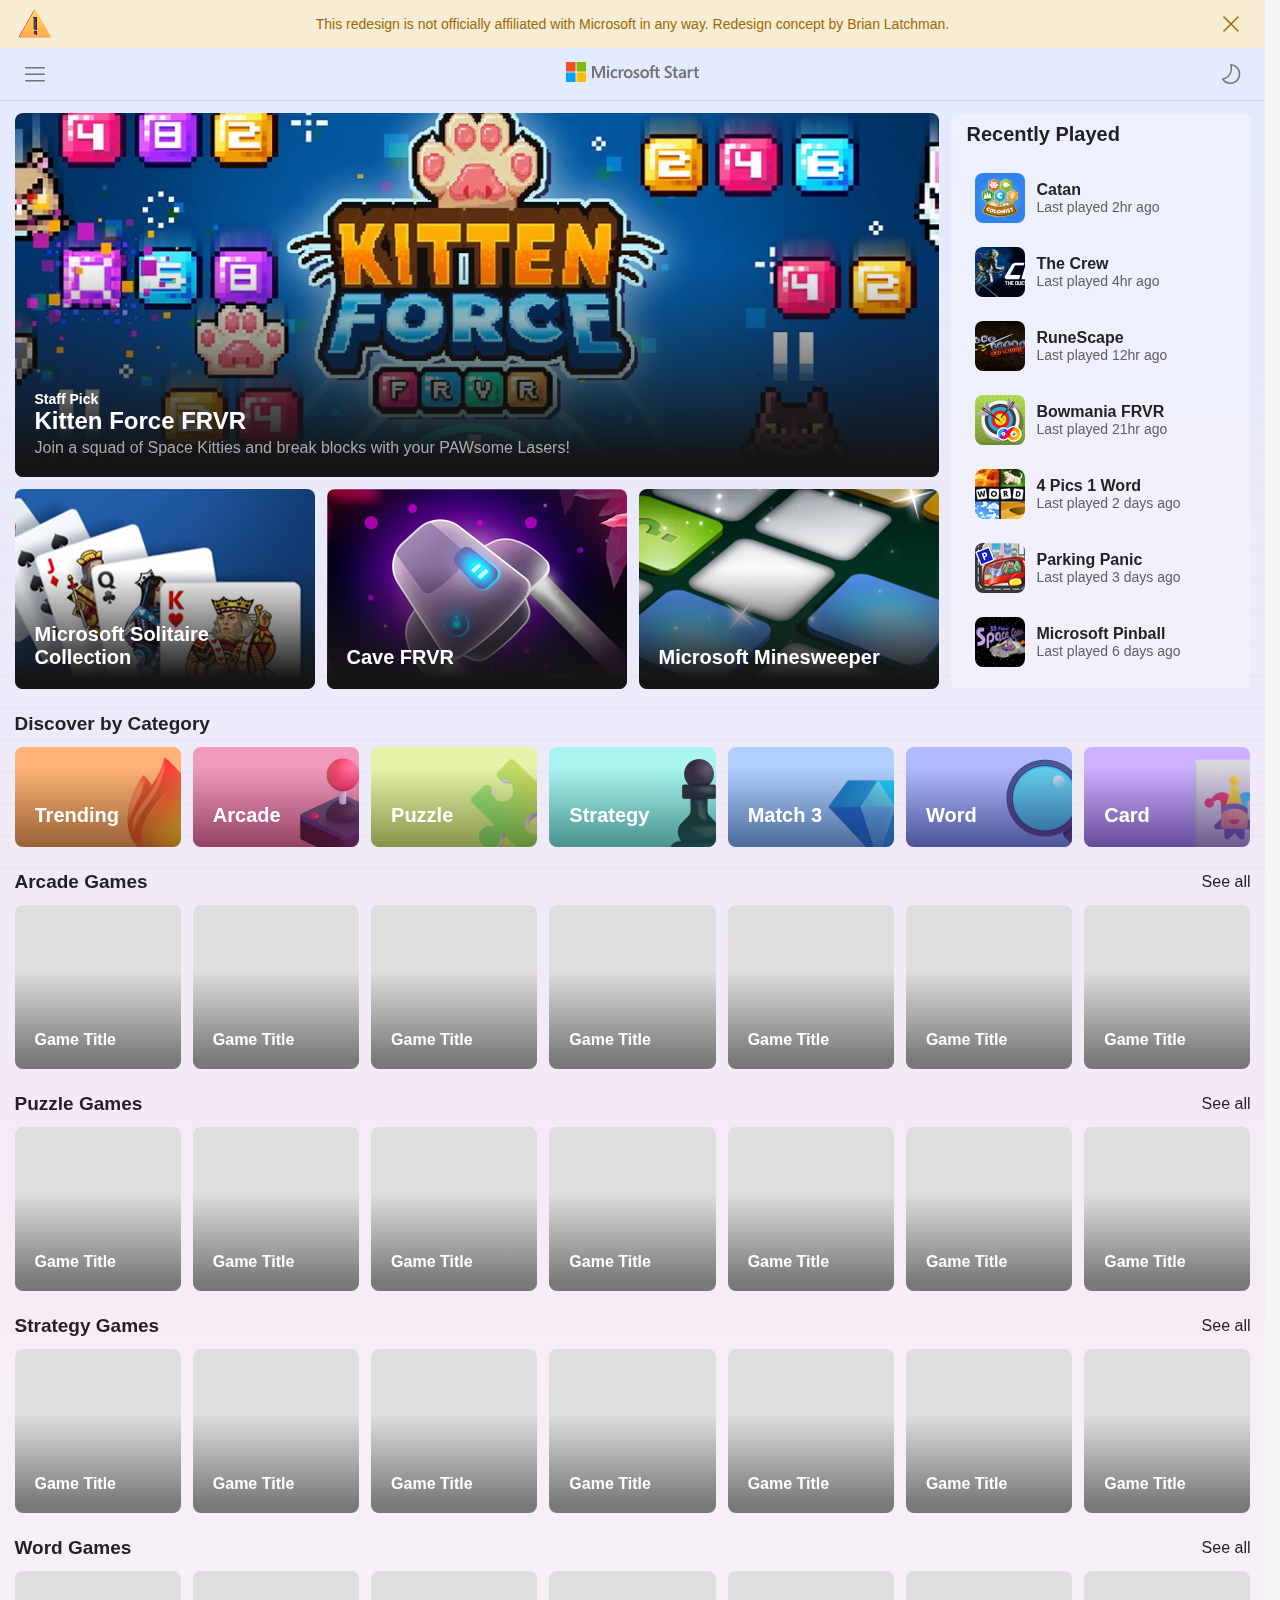
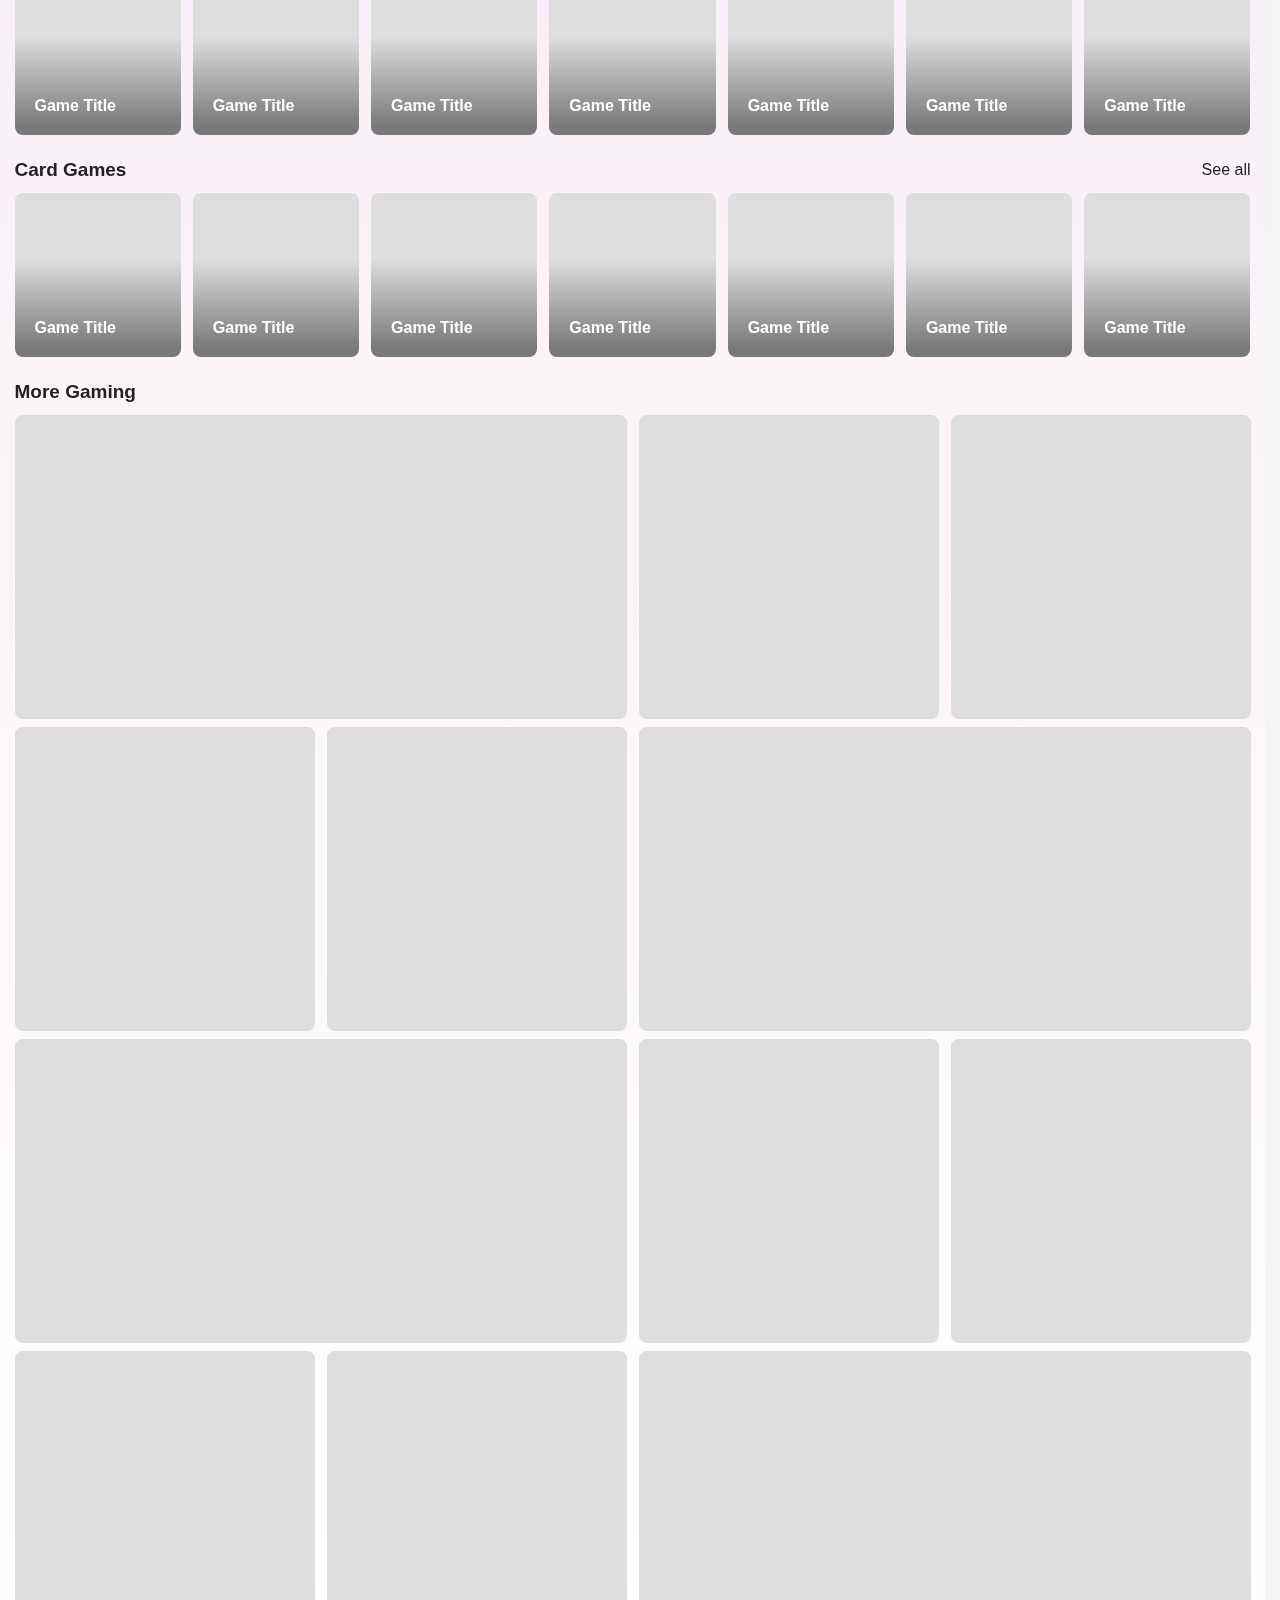
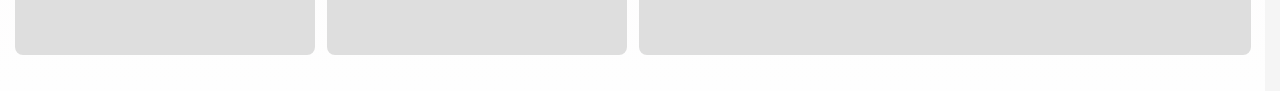
==== commit 19936411: "Update index.html" ====
--- a/index.html
+++ b/index.html
@@ -11,19 +11,21 @@
     <meta name="apple-touch-fullscreen" content="yes" />
 
     <meta property='og:title' content="Casual Games Redesign" />
-    <meta property='og:image' content='https://latchman.ca/assets/portrait.jpg' />
+    <meta property='og:image' content='https://latxh.github.io/casual-games/assets/cg_share.png' />
     <meta property='og:description' content="This redesign is not offically affiliated with Microsoft in any way. Redesign concept by Brian Latchman for CSC428 Advanced Systems Design and Analysis." />
-    <!-- <meta property='og:url' content='https://latchman.ca/' /> -->
+    <meta property='og:url' content='https://latxh.github.io/casual-games/' />
 
     <link rel="icon" type="image/x-icon" href="assets/favicon.svg">
-    <link rel="stylesheet" type="text/css" href="css/main.css">
+    <link rel="stylesheet" type="text/css" href="css/styles.css">
     <link rel="stylesheet" type="text/css" href="css/header.css">
     <link rel="stylesheet" type="text/css" href="css/nav.css">
     <link rel="stylesheet" type="text/css" href="css/feed.css">
-    <link rel="stylesheet" type="text/css" href="css/games.css">
-    <link rel="stylesheet" href="css/recent-games.css">
-    <link rel="stylesheet" href="css/carousel.css">
-    <link rel="stylesheet" href="css/categories.css">
+    <link rel="stylesheet" type="text/css" href="css/games-spotlight.css">
+    <link rel="stylesheet" type="text/css" href="css/recent-games.css">
+    <link rel="stylesheet" type="text/css" href="css/carousel.css">
+    <link rel="stylesheet" type="text/css" href="css/category-carousel.css">
+
+    <base href="https://latxh.github.io/casual-games/">
 </head>
 
 <body>
@@ -34,9 +36,8 @@
     <header>
         <div id="disclaimer">
             <div class="disclaimer-content">
-                <!-- <img class="casual-games-img-logo" src="/assets/favicon.svg" alt="Microsoft Casual Games Logo" draggable="false"> -->
-                <img class="casual-games-img-logo" src="./assets/disclaimer.svg" alt="Warning image" draggable="false">
-                <p>This redesign is not officially affiliated with Microsoft in any way. Redesign concept by Brian Latchman for <i>CSC428 Advanced Systems Design and Analysis</i>.</p>
+                <img class="casual-games-img-logo" src="assets/disclaimer.svg" alt="Warning image" draggable="false">
+                <p>This redesign is not officially affiliated with Microsoft in any way. Redesign concept by Brian Latchman.</p>
                 <button title="Dismiss disclaimer" onclick="toggleDisclaimer()">
                     <svg width="24" height="24" fill="var(--disclaimer-font)" viewBox="0 0 24 24" xmlns="http://www.w3.org/2000/svg"><path d="m4.397 4.554.073-.084a.75.75 0 0 1 .976-.073l.084.073L12 10.939l6.47-6.47a.75.75 0 1 1 1.06 1.061L13.061 12l6.47 6.47a.75.75 0 0 1 .072.976l-.073.084a.75.75 0 0 1-.976.073l-.084-.073L12 13.061l-6.47 6.47a.75.75 0 0 1-1.06-1.061L10.939 12l-6.47-6.47a.75.75 0 0 1-.072-.976l.073-.084-.073.084Z"/></svg>
                 </button>
@@ -48,7 +49,7 @@
                 <svg width="24" height="24" fill="var(--ms-logo)" viewBox="0 0 24 24" xmlns="http://www.w3.org/2000/svg"><path d="M2.753 18h18.5a.75.75 0 0 1 .102 1.493l-.102.007h-18.5a.75.75 0 0 1-.102-1.493L2.753 18h18.5-18.5Zm0-6.497h18.5a.75.75 0 0 1 .102 1.493l-.102.007h-18.5a.75.75 0 0 1-.102-1.493l.102-.007h18.5-18.5Zm-.001-6.5h18.5a.75.75 0 0 1 .102 1.493l-.102.007h-18.5A.75.75 0 0 1 2.65 5.01l.102-.007h18.5-18.5Z"/></svg>
             </button>
 
-            <a href="/">
+            <a href="/casual-games">
                 <svg width="134" height="20" viewBox="0 0 134 20" fill="none" xmlns="http://www.w3.org/2000/svg"><path d="M39.0358 3.99997V16H36.9498V6.59442H36.9164L33.1867 16H31.8044L27.9828 6.59442H27.9577V16H26.0303V3.99997H29.023L32.4746 12.8944H32.5247L36.1711 3.99997H39.0358ZM40.7825 4.91109C40.7825 4.57497 40.9048 4.2972 41.1469 4.06942C41.3889 3.84442 41.6781 3.73053 42.0147 3.73053C42.3734 3.73053 42.6683 3.8472 42.9019 4.07775C43.1355 4.30831 43.2524 4.58609 43.2524 4.91109C43.2524 5.24164 43.1327 5.51664 42.8936 5.73886C42.6516 5.96109 42.3595 6.07497 42.0119 6.07497C41.6642 6.07497 41.3749 5.96109 41.1357 5.73609C40.8993 5.51109 40.7825 5.23608 40.7825 4.91109ZM43.0188 16H40.9912V7.39719H43.0188V16ZM49.1682 14.5278C49.4686 14.5278 49.8024 14.4583 50.1667 14.3194C50.5311 14.1806 50.8649 13.9972 51.1736 13.7667V15.65C50.8482 15.8333 50.481 15.975 50.0722 16.0694C49.6606 16.1639 49.21 16.2111 48.7177 16.2111C47.4494 16.2111 46.4175 15.8111 45.6248 15.0111C44.8322 14.2111 44.4344 13.1889 44.4344 11.9444C44.4344 10.5611 44.8405 9.4222 45.6498 8.52497C46.4593 7.63053 47.6079 7.18053 49.0931 7.18053C49.4742 7.18053 49.858 7.23053 50.2446 7.32775C50.634 7.42497 50.9427 7.53886 51.1708 7.66664V9.60831C50.8565 9.38053 50.5395 9.20275 50.2113 9.07775C49.8831 8.95275 49.5493 8.88886 49.21 8.88886C48.4118 8.88886 47.7664 9.1472 47.2742 9.66664C46.7819 10.1861 46.5371 10.8861 46.5371 11.7667C46.5371 12.6361 46.7736 13.3139 47.2464 13.8C47.7164 14.2833 48.3589 14.5278 49.1682 14.5278ZM56.9449 7.25553C57.1062 7.25553 57.2536 7.26664 57.3816 7.28886C57.5095 7.31108 57.6208 7.33886 57.7098 7.3722V9.42219C57.6041 9.34442 57.4484 9.26942 57.2453 9.19997C57.0422 9.13053 56.7947 9.09442 56.5026 9.09442C56.0048 9.09442 55.5848 9.30275 55.2427 9.7222C54.8978 10.1417 54.7282 10.7861 54.7282 11.6556V16H52.7006V7.39719H54.7282V8.75275H54.7615C54.9451 8.28331 55.226 7.91664 55.5987 7.65275C55.9687 7.38609 56.4192 7.25553 56.9449 7.25553ZM57.8154 11.825C57.8154 10.4028 58.2159 9.27497 59.0226 8.44442C59.8264 7.61386 60.9444 7.1972 62.3741 7.1972C63.7202 7.1972 64.7715 7.5972 65.5281 8.3972C66.2847 9.1972 66.6629 10.2778 66.6629 11.6417C66.6629 13.0361 66.2597 14.1472 65.4558 14.9722C64.652 15.7972 63.5562 16.2111 62.171 16.2111C60.836 16.2111 59.7763 15.8194 58.9919 15.0361C58.2076 14.25 57.8154 13.1806 57.8154 11.825ZM59.9292 11.7556C59.9292 12.6556 60.1323 13.3417 60.5412 13.8139C60.95 14.2889 61.5313 14.525 62.2934 14.525C63.0305 14.525 63.5923 14.2889 63.9761 13.8139C64.3627 13.3389 64.5547 12.6361 64.5547 11.7056C64.5547 10.7806 64.3544 10.0806 63.9567 9.60831C63.5589 9.13608 62.9971 8.89997 62.2767 8.89997C61.5341 8.89997 60.9584 9.1472 60.5467 9.64164C60.1323 10.1361 59.9292 10.8417 59.9292 11.7556ZM69.6806 9.65553C69.6806 9.9472 69.7725 10.1722 69.956 10.3389C70.1395 10.5028 70.5485 10.7111 71.1798 10.9611C71.9892 11.2861 72.5593 11.65 72.8848 12.0528C73.213 12.4583 73.3743 12.9472 73.3743 13.5222C73.3743 14.3306 73.0628 14.9806 72.4398 15.4722C71.8168 15.9639 70.974 16.2083 69.9143 16.2083C69.5555 16.2083 69.1606 16.1667 68.7294 16.0778C68.2956 15.9917 67.9284 15.8806 67.628 15.7472V13.7556C67.9952 14.0111 68.3929 14.2167 68.8184 14.3667C69.244 14.5167 69.6278 14.5917 69.9755 14.5917C70.4344 14.5917 70.7709 14.5278 70.9879 14.4C71.2048 14.2722 71.3161 14.0556 71.3161 13.7556C71.3161 13.4778 71.2021 13.2417 70.9768 13.0472C70.7515 12.8556 70.3232 12.6333 69.6918 12.3806C68.9436 12.0667 68.4124 11.7167 68.1008 11.325C67.7893 10.9333 67.6308 10.4389 67.6308 9.83609C67.6308 9.06109 67.9395 8.42219 68.557 7.92497C69.1745 7.42497 69.9755 7.17497 70.9573 7.17497C71.2577 7.17497 71.597 7.20831 71.9725 7.27497C72.3452 7.34164 72.6595 7.42775 72.9098 7.53331V9.45831C72.6428 9.28053 72.3285 9.12497 71.9725 8.9972C71.6137 8.86942 71.2605 8.80553 70.9072 8.80553C70.5206 8.80553 70.223 8.88053 70.0061 9.03053C69.7892 9.18886 69.6806 9.39442 69.6806 9.65553ZM74.2476 11.825C74.2476 10.4028 74.6509 9.27497 75.4547 8.44442C76.2586 7.61386 77.3766 7.1972 78.8062 7.1972C80.1524 7.1972 81.2037 7.5972 81.9603 8.3972C82.7169 9.1972 83.095 10.2778 83.095 11.6417C83.095 13.0361 82.6918 14.1472 81.888 14.9722C81.0842 15.7972 79.9884 16.2111 78.6032 16.2111C77.2682 16.2111 76.2085 15.8194 75.4241 15.0361C74.6398 14.25 74.2476 13.1806 74.2476 11.825ZM76.3587 11.7556C76.3587 12.6556 76.5617 13.3417 76.9706 13.8139C77.3794 14.2889 77.9608 14.525 78.7228 14.525C79.4599 14.525 80.0217 14.2889 80.4083 13.8139C80.7949 13.3389 80.9868 12.6361 80.9868 11.7056C80.9868 10.7806 80.7866 10.0806 80.3889 9.60831C79.9884 9.13608 79.4292 8.89997 78.7089 8.89997C77.9663 8.89997 77.3877 9.1472 76.9789 9.64164C76.5645 10.1361 76.3587 10.8417 76.3587 11.7556ZM89.8232 9.05275H86.8026V16H84.75V9.05275H83.3092V7.39719H84.75V6.19997C84.75 5.2972 85.0448 4.55553 85.6345 3.97775C86.2241 3.39997 86.9778 3.11108 87.9012 3.11108C88.146 3.11108 88.3657 3.12497 88.5548 3.14997C88.744 3.17497 88.9136 3.21386 89.0583 3.26386V5.01386C88.9915 4.97497 88.8747 4.92775 88.705 4.8722C88.5381 4.81664 88.3463 4.78886 88.1265 4.78886C87.7009 4.78886 87.3755 4.9222 87.1447 5.18608C86.9166 5.44997 86.8026 5.84442 86.8026 6.36109V7.39997H89.8232V5.46664L91.8591 4.8472V7.39997H93.9117V9.05553H91.8591V13.0806C91.8591 13.6111 91.9564 13.9833 92.1483 14.2028C92.3403 14.4194 92.6434 14.5306 93.0578 14.5306C93.1747 14.5306 93.3165 14.5028 93.4807 14.4472C93.6447 14.3917 93.7894 14.325 93.9117 14.2472V15.9222C93.7837 15.9944 93.5696 16.0611 93.2692 16.1222C92.9716 16.1833 92.6768 16.2139 92.3848 16.2139C91.5309 16.2139 90.8884 15.9861 90.4629 15.5333C90.0345 15.0778 89.8204 14.3944 89.8204 13.4778V9.05275H89.8232Z" fill="var(--ms-logo)"/><path d="M9.51776 0H0V9.50556H9.51776V0Z" fill="#F25022"/><path d="M20.0255 0H10.5078V9.50556H20.0255V0Z" fill="#7FBA00"/><path d="M9.51776 10.4944H0V20H9.51776V10.4944Z" fill="#00A4EF"/><path d="M20.0255 10.4944H10.5078V20H20.0255V10.4944Z" fill="#FFB900"/><path d="M100.873 7.03601C100.873 7.47767 101.027 7.84989 101.335 8.15267C101.641 8.45823 102.192 8.81378 102.987 9.21934C104.055 9.77212 104.82 10.3249 105.282 10.8805C105.747 11.436 105.978 12.0749 105.978 12.7999C105.978 13.8666 105.59 14.6999 104.82 15.3027C104.05 15.9055 103.062 16.2055 101.864 16.2055C101.177 16.2055 100.548 16.136 99.9781 15.9971C99.4079 15.8582 98.9768 15.6971 98.6875 15.511V13.2277C99.0575 13.5694 99.5303 13.8499 100.109 14.0721C100.687 14.2943 101.255 14.4082 101.814 14.4082C102.423 14.4082 102.907 14.2916 103.262 14.0555C103.622 13.8221 103.8 13.4693 103.8 12.9999C103.8 12.586 103.627 12.211 103.285 11.8749C102.943 11.5388 102.309 11.1277 101.388 10.6499C100.484 10.1805 99.8084 9.67212 99.3634 9.12212C98.9184 8.57212 98.6959 7.92489 98.6959 7.17767C98.6959 6.19156 99.0825 5.38045 99.8529 4.74712C100.623 4.11378 101.61 3.79712 102.81 3.79712C103.34 3.79712 103.855 3.84712 104.356 3.94434C104.856 4.04156 105.224 4.14712 105.457 4.25823V6.44156C105.127 6.18045 104.728 5.97212 104.264 5.82212C103.797 5.67212 103.324 5.59712 102.843 5.59712C102.256 5.59712 101.78 5.72767 101.419 5.99156C101.055 6.25267 100.873 6.60267 100.873 7.03601Z" fill="var(--ms-logo)"/><path d="M110.97 14.5277C111.086 14.5277 111.229 14.4999 111.393 14.4444C111.557 14.3888 111.701 14.3221 111.823 14.2444V15.9194C111.696 15.9916 111.482 16.0582 111.185 16.1194C110.886 16.1805 110.592 16.211 110.299 16.211C109.445 16.211 108.803 15.9832 108.378 15.5277C107.949 15.0721 107.738 14.3888 107.738 13.4721V9.05267H106.322V7.39433H107.738V5.461L109.774 4.84155V7.39433H111.826V9.05267H109.774V13.0777C109.774 13.6082 109.871 13.9805 110.063 14.1999C110.252 14.4194 110.556 14.5277 110.97 14.5277Z" fill="var(--ms-logo)"/><path d="M119.948 10.6112C119.948 12.0279 119.948 13.1445 119.954 13.964C119.957 14.7807 120.001 15.4612 120.084 16.0029H118.066L117.966 15.0834H117.93C117.673 15.4307 117.337 15.6918 116.919 15.8751C116.503 16.0557 115.979 16.1473 115.348 16.1473C114.589 16.1473 113.951 15.9168 113.443 15.4557C112.931 14.9945 112.675 14.3751 112.675 13.5945C112.675 12.7584 113.003 12.0862 113.66 11.5807C114.316 11.0751 115.345 10.7362 116.747 10.564L117.98 10.414C117.98 9.84455 117.845 9.44177 117.576 9.2001C117.309 8.96121 116.905 8.83621 116.369 8.83066C115.788 8.83066 115.237 8.91955 114.716 9.09455C114.197 9.26955 113.799 9.47788 113.518 9.71677V7.86677C113.796 7.71677 114.23 7.56399 114.817 7.41121C115.403 7.25844 116.021 7.18066 116.669 7.18066C117.743 7.18066 118.555 7.4751 119.111 8.06677C119.671 8.65844 119.948 9.50566 119.948 10.6112ZM117.072 11.8918C116.179 11.9973 115.548 12.1695 115.184 12.4112C114.817 12.6501 114.636 12.9807 114.636 13.3973C114.636 13.7557 114.744 14.039 114.959 14.2501C115.173 14.4612 115.498 14.5668 115.935 14.5668C116.567 14.5668 117.067 14.3723 117.434 13.9862C117.804 13.5973 117.991 13.1112 117.996 12.5251V11.7807L117.072 11.8918Z" fill="var(--ms-logo)"/><path d="M125.994 7.25562C126.156 7.25562 126.301 7.26673 126.431 7.28895C126.559 7.31118 126.667 7.33895 126.759 7.37229V9.42229C126.654 9.34451 126.498 9.26951 126.295 9.20007C126.092 9.13062 125.844 9.09451 125.553 9.09451C125.054 9.09451 124.635 9.30284 124.292 9.72229C123.951 10.1418 123.778 10.7862 123.778 11.6557V16.0001H121.75V7.39729H123.778V8.75284H123.812C123.995 8.2834 124.276 7.91673 124.649 7.65284C125.021 7.38618 125.469 7.25562 125.994 7.25562Z" fill="var(--ms-logo)"/><path d="M132.069 14.5277C132.186 14.5277 132.327 14.4999 132.491 14.4444C132.656 14.3888 132.8 14.3221 132.923 14.2444V15.9194C132.795 15.9916 132.581 16.0582 132.283 16.1194C131.985 16.1805 131.69 16.211 131.398 16.211C130.545 16.211 129.902 15.9832 129.477 15.5277C129.048 15.0721 128.837 14.3888 128.837 13.4721V9.05267H127.421V7.39433H128.837V5.461L130.872 4.84155V7.39433H132.925V9.05267H130.872V13.0777C130.872 13.6082 130.97 13.9805 131.162 14.1999C131.351 14.4194 131.654 14.5277 132.069 14.5277Z" fill="var(--ms-logo)"/></svg>
             </a>
 
@@ -79,7 +80,7 @@
                     <p>Interests</p>
                 </div>
                 <div class="nav-option" tabindex="0">
-                    <svg width="20" height="20" fill="var(--font-1)" viewBox="0 0 24 24" xmlns="http://www.w3.org/2000/svg"><path d="M18.75 20H5.25a3.25 3.25 0 0 1-3.245-3.066L2 16.75V6.25a2.25 2.25 0 0 1 2.096-2.245L4.25 4h12.5a2.25 2.25 0 0 1 2.245 2.096L19 6.25V7h.75a2.25 2.25 0 0 1 2.245 2.096L22 9.25v7.5a3.25 3.25 0 0 1-3.066 3.245L18.75 20H5.25h13.5Zm-13.5-1.5h13.5a1.75 1.75 0 0 0 1.744-1.607l.006-.143v-7.5a.75.75 0 0 0-.648-.743L19.75 8.5H19v7.75a.75.75 0 0 1-.648.743L18.25 17a.75.75 0 0 1-.743-.648l-.007-.102v-10a.75.75 0 0 0-.648-.743L16.75 5.5H4.25a.75.75 0 0 0-.743.648L3.5 6.25v10.5a1.75 1.75 0 0 0 1.606 1.744l.144.006h13.5-13.5Zm6.996-4h3.006a.75.75 0 0 1 .102 1.493l-.102.007h-3.006a.75.75 0 0 1-.102-1.493l.102-.007h3.006-3.006Zm-3.003-3.495a.75.75 0 0 1 .75.75v3.495a.75.75 0 0 1-.75.75H5.748a.75.75 0 0 1-.75-.75v-3.495a.75.75 0 0 1 .75-.75h3.495Zm-.75 1.5H6.498V14.5h1.995v-1.995Zm3.753-1.5h3.006a.75.75 0 0 1 .102 1.493l-.102.007h-3.006a.75.75 0 0 1-.102-1.494l.102-.006h3.006-3.006ZM5.748 7.502h9.504a.75.75 0 0 1 .102 1.494l-.102.006H5.748a.75.75 0 0 1-.102-1.493l.102-.007h9.504-9.504Z"/></svg>
+                    <svg width="20" height="20" fill="var(--font-1)" viewBox="0 0 24 24" xmlns="http://www.w3.org/2000/svg"><path d="M17.754 14a2.249 2.249 0 0 1 2.25 2.249v.575c0 .894-.32 1.76-.902 2.438-1.57 1.834-3.957 2.739-7.102 2.739-3.146 0-5.532-.905-7.098-2.74a3.75 3.75 0 0 1-.898-2.435v-.577a2.249 2.249 0 0 1 2.249-2.25h11.501Zm0 1.5H6.253a.749.749 0 0 0-.75.749v.577c0 .536.192 1.054.54 1.461 1.253 1.468 3.219 2.214 5.957 2.214s4.706-.746 5.962-2.214a2.25 2.25 0 0 0 .541-1.463v-.575a.749.749 0 0 0-.749-.75ZM12 2.004a5 5 0 1 1 0 10 5 5 0 0 1 0-10Zm0 1.5a3.5 3.5 0 1 0 0 7 3.5 3.5 0 0 0 0-7Z"/></svg>
                     <p>Profile</p>
                 </div>
                 <hr>
@@ -164,7 +165,7 @@
     <main>
         <div class="promoted-games">
             <div class="staff-picks">
-                <a class="main-spotlight" href="/game">
+                <a class="main-spotlight" href="game">
                     <div class="spotlight-gradient">
                         <div class="main-spotlight-content">
                             <h6>Staff Pick</h6>
@@ -174,17 +175,17 @@
                     </div>
                 </a>
                 <div class="small-spotlight-wrapper">
-                    <a class="small-spotlight slot-1" href="/game">
+                    <a class="small-spotlight slot-1" href="game">
                         <div class="spotlight-gradient">
                             <h3 class="small-spotlight-content main-spotlight-content">Microsoft Solitaire Collection</h3>
                         </div>
                     </a>
-                    <a class="small-spotlight slot-2" href="/game">
+                    <a class="small-spotlight slot-2" href="game">
                         <div class="spotlight-gradient">
                             <h3 class="small-spotlight-content main-spotlight-content">Cave FRVR</h3>
                         </div>
                     </a>
-                    <a class="small-spotlight slot-3" href="/game">
+                    <a class="small-spotlight slot-3" href="game">
                         <div class="spotlight-gradient">
                             <h3 class="small-spotlight-content main-spotlight-content">Microsoft Minesweeper</h3>
                         </div>
@@ -199,7 +200,7 @@
 
                 <div class="recent-games-wrapper">
 
-                    <a class="recent-game" href="/game">
+                    <a class="recent-game" href="game">
                         <div class="recent-game-th game-01"></div>
                         <div class="recent-game-content">
                             <h4>Catan</h4>
@@ -207,7 +208,7 @@
                         </div>
                     </a>
 
-                    <a class="recent-game" href="/game">
+                    <a class="recent-game" href="game">
                         <div class="recent-game-th game-02"></div>
                         <div class="recent-game-content">
                             <h4>The Crew</h4>
@@ -215,7 +216,7 @@
                         </div>
                     </a>
 
-                    <a class="recent-game" href="/game">
+                    <a class="recent-game" href="game">
                         <div class="recent-game-th game-03"></div>
                         <div class="recent-game-content">
                             <h4>RuneScape</h4>
@@ -223,7 +224,7 @@
                         </div>
                     </a>
 
-                    <a class="recent-game" href="/game">
+                    <a class="recent-game" href="game">
                         <div class="recent-game-th game-04"></div>
                         <div class="recent-game-content">
                             <h4>Bowmania FRVR</h4>
@@ -231,7 +232,7 @@
                         </div>
                     </a>
 
-                    <a class="recent-game" href="/game">
+                    <a class="recent-game" href="game">
                         <div class="recent-game-th game-05"></div>
                         <div class="recent-game-content">
                             <h4>4 Pics 1 Word</h4>
@@ -239,7 +240,7 @@
                         </div>
                     </a>
 
-                    <a class="recent-game" href="/game">
+                    <a class="recent-game" href="game">
                         <div class="recent-game-th game-06"></div>
                         <div class="recent-game-content">
                             <h4>Parking Panic</h4>
@@ -247,7 +248,7 @@
                         </div>
                     </a>
 
-                    <a class="recent-game" href="/game">
+                    <a class="recent-game" href="game">
                         <div class="recent-game-th game-07"></div>
                         <div class="recent-game-content">
                             <h4>Microsoft Pinball</h4>
@@ -255,7 +256,7 @@
                         </div>
                     </a>
 
-                    <a class="recent-game" href="/game">
+                    <a class="recent-game" href="game">
                         <div class="recent-game-th game-08"></div>
                         <div class="recent-game-content">
                             <h4>Microsoft Jewel</h4>
@@ -263,7 +264,7 @@
                         </div>
                     </a>
 
-                    <a class="recent-game" href="/game">
+                    <a class="recent-game" href="game">
                         <div class="recent-game-th game-09"></div>
                         <div class="recent-game-content">
                             <h4>Hex FRVR</h4>
@@ -271,7 +272,7 @@
                         </div>
                     </a>
 
-                    <a class="recent-game" href="/game">
+                    <a class="recent-game" href="game">
                         <div class="recent-game-th game-10"></div>
                         <div class="recent-game-content">
                             <h4>Cricket FRVR</h4>
@@ -279,7 +280,7 @@
                         </div>
                     </a>
 
-                    <a class="recent-game" href="/game">
+                    <a class="recent-game" href="game">
                         <div class="recent-game-th game-11"></div>
                         <div class="recent-game-content">
                             <h4>Pegball FRVR</h4>
@@ -297,84 +298,84 @@
                 <svg width="24" height="24" fill="#fff" viewBox="0 0 24 24" xmlns="http://www.w3.org/2000/svg"><path d="M8.47 4.22a.75.75 0 0 0 0 1.06L15.19 12l-6.72 6.72a.75.75 0 1 0 1.06 1.06l7.25-7.25a.75.75 0 0 0 0-1.06L9.53 4.22a.75.75 0 0 0-1.06 0Z"/></svg>
             </button>
             <div class="category-wrapper">
-                <a class="category category-01" href="/category">
+                <div class="category category-01">
                     <div class="spotlight-gradient">
                         <h4 class="small-spotlight-content main-spotlight-content">Trending</h4>
                     </div>
-                </a>
-                <a class="category category-02" href="/category">
+                </div>
+                <div class="category category-02">
                     <div class="spotlight-gradient">
                         <h4 class="small-spotlight-content main-spotlight-content">Arcade</h4>
                     </div>
-                </a>
-                <a class="category category-03" href="/category">
+                </div>
+                <div class="category category-03">
                     <div class="spotlight-gradient">
                         <h4 class="small-spotlight-content main-spotlight-content">Puzzle</h4>
                     </div>
-                </a>
-                <a class="category category-04" href="/category">
+                </div>
+                <div class="category category-04">
                     <div class="spotlight-gradient">
                         <h4 class="small-spotlight-content main-spotlight-content">Strategy</h4>
                     </div>
-                </a>
-                <a class="category category-06" href="/category">
+                </div>
+                <div class="category category-06">
                     <div class="spotlight-gradient">
                         <h4 class="small-spotlight-content main-spotlight-content">Match 3</h4>
                     </div>
-                </a>
-                <a class="category category-07" href="/category">
+                </div>
+                <div class="category category-07">
                     <div class="spotlight-gradient">
                         <h4 class="small-spotlight-content main-spotlight-content">Word</h4>
                     </div>
-                </a>
-                <a class="category category-05" href="/category">
+                </div>
+                <div class="category category-05">
                     <div class="spotlight-gradient">
                         <h4 class="small-spotlight-content main-spotlight-content">Card</h4>
                     </div>
-                </a>
+                </div>
             </div>
         </div>
 
         <div class="categories-header-wrapper">
             <h3 class="category-header">Arcade Games</h3>
-            <a href="/category"><p>See all</p></a>
+            <a href="#"><p>See all</p></a>
         </div>
         <div class="categories t-categories">
             <button class="carousel-arrow" title="View more">
                 <svg width="24" height="24" fill="#fff" viewBox="0 0 24 24" xmlns="http://www.w3.org/2000/svg"><path d="M8.47 4.22a.75.75 0 0 0 0 1.06L15.19 12l-6.72 6.72a.75.75 0 1 0 1.06 1.06l7.25-7.25a.75.75 0 0 0 0-1.06L9.53 4.22a.75.75 0 0 0-1.06 0Z"/></svg>
             </button>
             <div class="category-wrapper">
-                <a class="category t-category" href="/game">
-                    <div class="spotlight-gradient">
-                        <h4 class="small-spotlight-content main-spotlight-content t-game-title">Game Title</h4>
-                    </div>
-                </a>
-                <a class="category t-category" href="/game">
-                    <div class="spotlight-gradient">
-                        <h4 class="small-spotlight-content main-spotlight-content t-game-title">Game Title</h4>
-                    </div>
-                </a>
-                <a class="category t-category" href="/game">
-                    <div class="spotlight-gradient">
-                        <h4 class="small-spotlight-content main-spotlight-content t-game-title">Game Title</h4>
-                    </div>
-                </a>
-                <a class="category t-category" href="/game">
-                    <div class="spotlight-gradient">
-                        <h4 class="small-spotlight-content main-spotlight-content t-game-title">Game Title</h4>
-                    </div>
-                </a>
-                <a class="category t-category" href="/game">
-                    <div class="spotlight-gradient">
-                        <h4 class="small-spotlight-content main-spotlight-content t-game-title">Game Title</h4>
-                    </div>
-                </a>
-                <a class="category t-category" href="/game">
-                    <div class="spotlight-gradient">
-                        <h4 class="small-spotlight-content main-spotlight-content t-game-title">Game Title</h4>
-                    </div>
-                </a>
-                <a class="category t-category" href="/game">
+                <a class="category t-category" href="game">
+                    <div class="spotlight-gradient">
+                        <h4 class="small-spotlight-content main-spotlight-content t-game-title">Game Title</h4>
+                    </div>
+                </a>
+                <a class="category t-category" href="game">
+                    <div class="spotlight-gradient">
+                        <h4 class="small-spotlight-content main-spotlight-content t-game-title">Game Title</h4>
+                    </div>
+                </a>
+                <a class="category t-category" href="game">
+                    <div class="spotlight-gradient">
+                        <h4 class="small-spotlight-content main-spotlight-content t-game-title">Game Title</h4>
+                    </div>
+                </a>
+                <a class="category t-category" href="game">
+                    <div class="spotlight-gradient">
+                        <h4 class="small-spotlight-content main-spotlight-content t-game-title">Game Title</h4>
+                    </div>
+                </a>
+                <a class="category t-category" href="game">
+                    <div class="spotlight-gradient">
+                        <h4 class="small-spotlight-content main-spotlight-content t-game-title">Game Title</h4>
+                    </div>
+                </a>
+                <a class="category t-category" href="game">
+                    <div class="spotlight-gradient">
+                        <h4 class="small-spotlight-content main-spotlight-content t-game-title">Game Title</h4>
+                    </div>
+                </a>
+                <a class="category t-category" href="game">
                     <div class="spotlight-gradient">
                         <h4 class="small-spotlight-content main-spotlight-content t-game-title">Game Title</h4>
                     </div>
@@ -384,44 +385,44 @@
 
         <div class="categories-header-wrapper">
             <h3 class="category-header">Puzzle Games</h3>
-            <a href="/category"><p>See all</p></a>
+            <a href="#"><p>See all</p></a>
         </div>
         <div class="categories t-categories">
             <button class="carousel-arrow" title="View more">
                 <svg width="24" height="24" fill="#fff" viewBox="0 0 24 24" xmlns="http://www.w3.org/2000/svg"><path d="M8.47 4.22a.75.75 0 0 0 0 1.06L15.19 12l-6.72 6.72a.75.75 0 1 0 1.06 1.06l7.25-7.25a.75.75 0 0 0 0-1.06L9.53 4.22a.75.75 0 0 0-1.06 0Z"/></svg>
             </button>
             <div class="category-wrapper">
-                <a class="category t-category" href="/game">
-                    <div class="spotlight-gradient">
-                        <h4 class="small-spotlight-content main-spotlight-content t-game-title">Game Title</h4>
-                    </div>
-                </a>
-                <a class="category t-category" href="/game">
-                    <div class="spotlight-gradient">
-                        <h4 class="small-spotlight-content main-spotlight-content t-game-title">Game Title</h4>
-                    </div>
-                </a>
-                <a class="category t-category" href="/game">
-                    <div class="spotlight-gradient">
-                        <h4 class="small-spotlight-content main-spotlight-content t-game-title">Game Title</h4>
-                    </div>
-                </a>
-                <a class="category t-category" href="/game">
-                    <div class="spotlight-gradient">
-                        <h4 class="small-spotlight-content main-spotlight-content t-game-title">Game Title</h4>
-                    </div>
-                </a>
-                <a class="category t-category" href="/game">
-                    <div class="spotlight-gradient">
-                        <h4 class="small-spotlight-content main-spotlight-content t-game-title">Game Title</h4>
-                    </div>
-                </a>
-                <a class="category t-category" href="/game">
-                    <div class="spotlight-gradient">
-                        <h4 class="small-spotlight-content main-spotlight-content t-game-title">Game Title</h4>
-                    </div>
-                </a>
-                <a class="category t-category" href="/game">
+                <a class="category t-category" href="game">
+                    <div class="spotlight-gradient">
+                        <h4 class="small-spotlight-content main-spotlight-content t-game-title">Game Title</h4>
+                    </div>
+                </a>
+                <a class="category t-category" href="game">
+                    <div class="spotlight-gradient">
+                        <h4 class="small-spotlight-content main-spotlight-content t-game-title">Game Title</h4>
+                    </div>
+                </a>
+                <a class="category t-category" href="game">
+                    <div class="spotlight-gradient">
+                        <h4 class="small-spotlight-content main-spotlight-content t-game-title">Game Title</h4>
+                    </div>
+                </a>
+                <a class="category t-category" href="game">
+                    <div class="spotlight-gradient">
+                        <h4 class="small-spotlight-content main-spotlight-content t-game-title">Game Title</h4>
+                    </div>
+                </a>
+                <a class="category t-category" href="game">
+                    <div class="spotlight-gradient">
+                        <h4 class="small-spotlight-content main-spotlight-content t-game-title">Game Title</h4>
+                    </div>
+                </a>
+                <a class="category t-category" href="game">
+                    <div class="spotlight-gradient">
+                        <h4 class="small-spotlight-content main-spotlight-content t-game-title">Game Title</h4>
+                    </div>
+                </a>
+                <a class="category t-category" href="game">
                     <div class="spotlight-gradient">
                         <h4 class="small-spotlight-content main-spotlight-content t-game-title">Game Title</h4>
                     </div>
@@ -431,44 +432,44 @@
 
         <div class="categories-header-wrapper">
             <h3 class="category-header">Strategy Games</h3>
-            <a href="/category"><p>See all</p></a>
+            <a href="#"><p>See all</p></a>
         </div>
         <div class="categories t-categories">
             <button class="carousel-arrow" title="View more">
                 <svg width="24" height="24" fill="#fff" viewBox="0 0 24 24" xmlns="http://www.w3.org/2000/svg"><path d="M8.47 4.22a.75.75 0 0 0 0 1.06L15.19 12l-6.72 6.72a.75.75 0 1 0 1.06 1.06l7.25-7.25a.75.75 0 0 0 0-1.06L9.53 4.22a.75.75 0 0 0-1.06 0Z"/></svg>
             </button>
             <div class="category-wrapper">
-                <a class="category t-category" href="/game">
-                    <div class="spotlight-gradient">
-                        <h4 class="small-spotlight-content main-spotlight-content t-game-title">Game Title</h4>
-                    </div>
-                </a>
-                <a class="category t-category" href="/game">
-                    <div class="spotlight-gradient">
-                        <h4 class="small-spotlight-content main-spotlight-content t-game-title">Game Title</h4>
-                    </div>
-                </a>
-                <a class="category t-category" href="/game">
-                    <div class="spotlight-gradient">
-                        <h4 class="small-spotlight-content main-spotlight-content t-game-title">Game Title</h4>
-                    </div>
-                </a>
-                <a class="category t-category" href="/game">
-                    <div class="spotlight-gradient">
-                        <h4 class="small-spotlight-content main-spotlight-content t-game-title">Game Title</h4>
-                    </div>
-                </a>
-                <a class="category t-category" href="/game">
-                    <div class="spotlight-gradient">
-                        <h4 class="small-spotlight-content main-spotlight-content t-game-title">Game Title</h4>
-                    </div>
-                </a>
-                <a class="category t-category" href="/game">
-                    <div class="spotlight-gradient">
-                        <h4 class="small-spotlight-content main-spotlight-content t-game-title">Game Title</h4>
-                    </div>
-                </a>
-                <a class="category t-category" href="/game">
+                <a class="category t-category" href="game">
+                    <div class="spotlight-gradient">
+                        <h4 class="small-spotlight-content main-spotlight-content t-game-title">Game Title</h4>
+                    </div>
+                </a>
+                <a class="category t-category" href="game">
+                    <div class="spotlight-gradient">
+                        <h4 class="small-spotlight-content main-spotlight-content t-game-title">Game Title</h4>
+                    </div>
+                </a>
+                <a class="category t-category" href="game">
+                    <div class="spotlight-gradient">
+                        <h4 class="small-spotlight-content main-spotlight-content t-game-title">Game Title</h4>
+                    </div>
+                </a>
+                <a class="category t-category" href="game">
+                    <div class="spotlight-gradient">
+                        <h4 class="small-spotlight-content main-spotlight-content t-game-title">Game Title</h4>
+                    </div>
+                </a>
+                <a class="category t-category" href="game">
+                    <div class="spotlight-gradient">
+                        <h4 class="small-spotlight-content main-spotlight-content t-game-title">Game Title</h4>
+                    </div>
+                </a>
+                <a class="category t-category" href="game">
+                    <div class="spotlight-gradient">
+                        <h4 class="small-spotlight-content main-spotlight-content t-game-title">Game Title</h4>
+                    </div>
+                </a>
+                <a class="category t-category" href="game">
                     <div class="spotlight-gradient">
                         <h4 class="small-spotlight-content main-spotlight-content t-game-title">Game Title</h4>
                     </div>
@@ -478,44 +479,44 @@
 
         <div class="categories-header-wrapper">
             <h3 class="category-header">Word Games</h3>
-            <a href="/category"><p>See all</p></a>
+            <a href="#"><p>See all</p></a>
         </div>
         <div class="categories t-categories">
             <button class="carousel-arrow" title="View more">
                 <svg width="24" height="24" fill="#fff" viewBox="0 0 24 24" xmlns="http://www.w3.org/2000/svg"><path d="M8.47 4.22a.75.75 0 0 0 0 1.06L15.19 12l-6.72 6.72a.75.75 0 1 0 1.06 1.06l7.25-7.25a.75.75 0 0 0 0-1.06L9.53 4.22a.75.75 0 0 0-1.06 0Z"/></svg>
             </button>
             <div class="category-wrapper">
-                <a class="category t-category" href="/game">
-                    <div class="spotlight-gradient">
-                        <h4 class="small-spotlight-content main-spotlight-content t-game-title">Game Title</h4>
-                    </div>
-                </a>
-                <a class="category t-category" href="/game">
-                    <div class="spotlight-gradient">
-                        <h4 class="small-spotlight-content main-spotlight-content t-game-title">Game Title</h4>
-                    </div>
-                </a>
-                <a class="category t-category" href="/game">
-                    <div class="spotlight-gradient">
-                        <h4 class="small-spotlight-content main-spotlight-content t-game-title">Game Title</h4>
-                    </div>
-                </a>
-                <a class="category t-category" href="/game">
-                    <div class="spotlight-gradient">
-                        <h4 class="small-spotlight-content main-spotlight-content t-game-title">Game Title</h4>
-                    </div>
-                </a>
-                <a class="category t-category" href="/game">
-                    <div class="spotlight-gradient">
-                        <h4 class="small-spotlight-content main-spotlight-content t-game-title">Game Title</h4>
-                    </div>
-                </a>
-                <a class="category t-category" href="/game">
-                    <div class="spotlight-gradient">
-                        <h4 class="small-spotlight-content main-spotlight-content t-game-title">Game Title</h4>
-                    </div>
-                </a>
-                <a class="category t-category" href="/game">
+                <a class="category t-category" href="game">
+                    <div class="spotlight-gradient">
+                        <h4 class="small-spotlight-content main-spotlight-content t-game-title">Game Title</h4>
+                    </div>
+                </a>
+                <a class="category t-category" href="game">
+                    <div class="spotlight-gradient">
+                        <h4 class="small-spotlight-content main-spotlight-content t-game-title">Game Title</h4>
+                    </div>
+                </a>
+                <a class="category t-category" href="game">
+                    <div class="spotlight-gradient">
+                        <h4 class="small-spotlight-content main-spotlight-content t-game-title">Game Title</h4>
+                    </div>
+                </a>
+                <a class="category t-category" href="game">
+                    <div class="spotlight-gradient">
+                        <h4 class="small-spotlight-content main-spotlight-content t-game-title">Game Title</h4>
+                    </div>
+                </a>
+                <a class="category t-category" href="game">
+                    <div class="spotlight-gradient">
+                        <h4 class="small-spotlight-content main-spotlight-content t-game-title">Game Title</h4>
+                    </div>
+                </a>
+                <a class="category t-category" href="game">
+                    <div class="spotlight-gradient">
+                        <h4 class="small-spotlight-content main-spotlight-content t-game-title">Game Title</h4>
+                    </div>
+                </a>
+                <a class="category t-category" href="game">
                     <div class="spotlight-gradient">
                         <h4 class="small-spotlight-content main-spotlight-content t-game-title">Game Title</h4>
                     </div>
@@ -525,44 +526,44 @@
 
         <div class="categories-header-wrapper">
             <h3 class="category-header">Card Games</h3>
-            <a href="/category"><p>See all</p></a>
+            <a href="#"><p>See all</p></a>
         </div>
         <div class="categories t-categories">
             <button class="carousel-arrow" title="View more">
                 <svg width="24" height="24" fill="#fff" viewBox="0 0 24 24" xmlns="http://www.w3.org/2000/svg"><path d="M8.47 4.22a.75.75 0 0 0 0 1.06L15.19 12l-6.72 6.72a.75.75 0 1 0 1.06 1.06l7.25-7.25a.75.75 0 0 0 0-1.06L9.53 4.22a.75.75 0 0 0-1.06 0Z"/></svg>
             </button>
             <div class="category-wrapper">
-                <a class="category t-category" href="/game">
-                    <div class="spotlight-gradient">
-                        <h4 class="small-spotlight-content main-spotlight-content t-game-title">Game Title</h4>
-                    </div>
-                </a>
-                <a class="category t-category" href="/game">
-                    <div class="spotlight-gradient">
-                        <h4 class="small-spotlight-content main-spotlight-content t-game-title">Game Title</h4>
-                    </div>
-                </a>
-                <a class="category t-category" href="/game">
-                    <div class="spotlight-gradient">
-                        <h4 class="small-spotlight-content main-spotlight-content t-game-title">Game Title</h4>
-                    </div>
-                </a>
-                <a class="category t-category" href="/game">
-                    <div class="spotlight-gradient">
-                        <h4 class="small-spotlight-content main-spotlight-content t-game-title">Game Title</h4>
-                    </div>
-                </a>
-                <a class="category t-category" href="/game">
-                    <div class="spotlight-gradient">
-                        <h4 class="small-spotlight-content main-spotlight-content t-game-title">Game Title</h4>
-                    </div>
-                </a>
-                <a class="category t-category" href="/game">
-                    <div class="spotlight-gradient">
-                        <h4 class="small-spotlight-content main-spotlight-content t-game-title">Game Title</h4>
-                    </div>
-                </a>
-                <a class="category t-category" href="/game">
+                <a class="category t-category" href="game">
+                    <div class="spotlight-gradient">
+                        <h4 class="small-spotlight-content main-spotlight-content t-game-title">Game Title</h4>
+                    </div>
+                </a>
+                <a class="category t-category" href="game">
+                    <div class="spotlight-gradient">
+                        <h4 class="small-spotlight-content main-spotlight-content t-game-title">Game Title</h4>
+                    </div>
+                </a>
+                <a class="category t-category" href="game">
+                    <div class="spotlight-gradient">
+                        <h4 class="small-spotlight-content main-spotlight-content t-game-title">Game Title</h4>
+                    </div>
+                </a>
+                <a class="category t-category" href="game">
+                    <div class="spotlight-gradient">
+                        <h4 class="small-spotlight-content main-spotlight-content t-game-title">Game Title</h4>
+                    </div>
+                </a>
+                <a class="category t-category" href="game">
+                    <div class="spotlight-gradient">
+                        <h4 class="small-spotlight-content main-spotlight-content t-game-title">Game Title</h4>
+                    </div>
+                </a>
+                <a class="category t-category" href="game">
+                    <div class="spotlight-gradient">
+                        <h4 class="small-spotlight-content main-spotlight-content t-game-title">Game Title</h4>
+                    </div>
+                </a>
+                <a class="category t-category" href="game">
                     <div class="spotlight-gradient">
                         <h4 class="small-spotlight-content main-spotlight-content t-game-title">Game Title</h4>
                     </div>
--- a/css/styles.css
+++ b/css/styles.css
@@ -0,0 +1,137 @@
+* {
+  box-sizing: border-box;
+}
+
+::selection {
+  color: var(--font-1);
+  background-color: var(--background);
+}
+
+:root {
+  min-height: 100vh;
+  scrollbar-gutter: stable;
+  font-family: 'Segoe UI', Arial, Helvetica, sans-serif;
+  --focus: #0078D4;
+
+  --ms-logo: #737474;
+  --font-icons: #222;
+  --background: #f5f5f5;
+  --font-1: #222;
+  --font-2: #606060;
+
+  --button: transparent;
+  --button-hover: rgba(0, 0, 0, 0.05);
+
+  --disclaimer-background:#F7ECD4;
+  --disclaimer-font:#9b6900;
+  --header-background: rgb(227, 234, 255, 0.8);
+
+  --nav-backdrop: rgba(0, 0, 0, 0.1);
+  --nav-background: rgba(255, 255, 255, 0.7);
+  --nav-seperator: rgba(0, 0, 0, 0.1);
+
+  --gradient-1: #E3EAFF;
+  --gradient-2: #F4EAF6;
+  --gradient-3: #FCF6F9;
+  --gradient-4: #FEFEFE;
+
+  --placeholder: #DEDEDE;
+  background-color: var(--background);
+
+  --games-background: rgba(255, 255, 255, 0.3);
+  --game-info-background: rgba(255, 255, 255, 0.7);
+  --game-info-button: #B4E0FF;
+  --game-info-button-hover: #9AD5FF;
+  --category-t-gradient: rgba(20, 20, 20, 0.5);
+}
+
+.dark {
+  --ms-logo: #FFF;
+  --font-icons: #fff;
+  --background: #222;
+  --font-1: #fff;
+  --font-2: #AAAAAA;
+
+  --button: transparent;
+  --button-hover: rgba(255, 255, 255, 0.1);
+  
+  --disclaimer-background:#433820;
+  --disclaimer-font:#EFD98F;
+  --header-background: rgba(26, 37, 69, 0.8);
+
+  --nav-backdrop: rgba(0,0,0,0.4);
+  --nav-background: rgba(255, 255, 255, 0.05);
+  --nav-seperator: rgba(255, 255, 255, 0.1);
+
+  --gradient-1: #2C3D71;
+  --gradient-2: #353664;
+  --gradient-3: #292643;
+  --gradient-4: #080808;
+
+  --placeholder: #282828;
+
+  --games-background: rgba(26, 37, 69, 0.4);
+  --game-info-background: rgba(26, 37, 69, 0.8);
+  --game-info-button: #2A67BA;
+  --game-info-button-hover: #3977CB;
+  --category-t-gradient: rgb(20, 20, 20);
+}
+
+h1,
+h2,
+h3,
+h4,
+h5,
+h6,
+p,
+a {
+  margin: 0;
+}
+
+a, a:link, a:visited, a:link:active, a:visited:active {
+  text-decoration: none;
+}
+
+a:focus-visible {
+  outline: none;
+  box-shadow: 0 0 0 2px var(--background), 0 0 0 4px var(--focus);
+}
+
+body {
+  margin: 0;
+  min-height: 100vh;
+  color: var(--font-1);
+  background: linear-gradient(var(--gradient-1), var(--gradient-2), var(--gradient-3), var(--gradient-4));
+}
+
+main {
+  z-index: 2;
+  position: relative;
+  padding: 12px 0 24px 0;
+}
+
+.grid-wrapper {
+  z-index: 1;
+  position: sticky;
+  top: 0;
+}
+
+.grid {
+  position: absolute;
+  height: 100vh;
+  top: 0;
+  left: 0;
+  right: 0;
+  -webkit-mask-image: linear-gradient(180deg,transparent, #000);
+  mask-image: linear-gradient(180deg,transparent, #000);
+  background-position: bottom;
+  background-image: url("data:image/svg+xml,%3csvg xmlns='http://www.w3.org/2000/svg' viewBox='0 0 32 32' width='32' height='32' fill='none' stroke='rgb(15 23 42 / 0.04)'%3e%3cpath d='M0 .5H31.5V32'/%3e%3c/svg%3e");
+}
+
+.dark .grid {
+  background-image: url("data:image/svg+xml,%3csvg xmlns='http://www.w3.org/2000/svg' viewBox='0 0 32 32' width='32' height='32' fill='none' stroke='rgb(148 163 184 / 0.05)'%3e%3cpath d='M0 .5H31.5V32'/%3e%3c/svg%3e");
+}
+
+.hide {
+  display: none;
+}--- a/css/feed.css
+++ b/css/feed.css
@@ -1,9 +1,3 @@
-main {
-    z-index: 2;
-    position: relative;
-    padding: 12px 0 24px 0;
-}
-
 .feed {
     display: flex;
     flex-direction: column;
--- a/css/games-spotlight.css
+++ b/css/games-spotlight.css
@@ -0,0 +1,258 @@
+.promoted-games {
+    min-height: 424px;
+    height: calc(100vh - 300px);
+    max-height: 800px;
+    width: 100%;
+    max-width: 1236px;
+    padding: 0 0 24px 0;
+    margin-inline: auto;
+    display: flex;
+    flex-direction: row;
+    gap: 12px;
+}
+
+.staff-picks {
+    flex: 1;
+    border-radius: 8px;
+    display: flex;
+    flex-direction: column;
+    gap: 12px;
+}
+
+.trending {
+    position: relative;
+    height: 100%;
+    background-color: var(--games-background);
+}
+
+.trending-header {
+    height: 42px;
+    padding: 10px 16px 4px 16px;
+    justify-content: space-between;
+}
+
+.recent-games-wrapper  {
+    height: calc(100% - 42px);
+    padding: 10px 16px;
+    width: 100%;
+    display: flex;
+    overflow: hidden;
+    flex-direction: column;
+    gap: 8px;
+}
+
+.recent-games-wrapper:hover {
+    overflow-y: auto;
+}
+
+.recent-game {
+    cursor: pointer;
+    padding: 8px;
+    border-radius: 8px;
+    display: flex;
+    flex-direction: row;
+    align-items: center;
+    gap: 12px;
+    transition: background-color 0.2s;
+}
+
+.recent-game:hover {
+    background-color: var(--button-hover);
+}
+
+.recent-game-th {
+    height: 50px;
+    width: 50px;
+    border-radius: 8px;
+    background-color: var(--placeholder);
+}
+
+.recent-game-content h4 {
+    color: var(--font-1);
+    font-weight: 600;
+    font-size: 16px;
+}
+
+.recent-game-content p {
+    font-size: 14px;
+    color: var(--font-2);
+    overflow: hidden;
+    text-overflow: ellipsis;
+    display: -webkit-box;
+    -webkit-line-clamp: 2;
+    line-clamp: 2; 
+    -webkit-box-orient: vertical;
+}
+
+.small-spotlight-wrapper {
+    height: 200px;
+    display: flex;
+    flex-direction: row;
+    gap: 12px;
+}
+
+.trending-header h3,
+.small-spotlight-content {
+    color: #fff;
+    font-weight: 600;
+    font-size: 20px;
+    text-overflow: ellipsis;
+    overflow: hidden;
+}
+
+.trending-header h3 {
+    color: var(--font-1);
+}
+
+.main-spotlight,
+.small-spotlight {
+    cursor: pointer;
+    position: relative;
+    flex: 1;
+    border-radius: 8px;
+    background-color: var(--placeholder);
+}
+
+.main-spotlight {
+    background-color: var(--placeholder);
+    background: url(../assets/games/main_game.jpg);
+    background-size: cover;
+    background-position: 50% 30%;
+}
+
+.slot-1 {
+    background: url(../assets/games/slot-1.png);
+    background-size: cover;
+}
+
+.slot-2 {
+    background: url(../assets/games/slot-2.png);
+    background-size: cover;
+}
+
+.slot-3 {
+    background: url(../assets/games/slot-3.png);
+    background-size: cover;
+}
+
+.spotlight-gradient {
+    z-index: 1;
+    position: absolute;
+    top: 0;
+    left: 0;
+    right: 0;
+    bottom: 0;
+    border-radius: 8px;
+    background: linear-gradient(rgba(20, 20, 20, 0) 40%, rgb(20, 20, 20) 95%);
+    transition: all 0.2s;
+}
+
+.spotlight-gradient::before {
+    content: "";
+    z-index: -1;
+    position: absolute;
+    top: 0;
+    left: 0;
+    right: 0;
+    bottom: 0;
+    border-radius: 8px;
+    background: linear-gradient(rgba(20, 20, 20, 0) 50%, rgb(20, 20, 20) 85%);
+    opacity: 0;
+    transition: opacity 0.4s;
+}
+
+.spotlight-gradient:hover::before {
+    opacity: 1;
+}
+
+.main-spotlight-content {
+    position: absolute;
+    bottom: 20px;
+    left: 20px;
+    right: 20px;
+    display: flex;
+    flex-direction: column;
+    justify-items: flex-end;
+}
+
+.game-info h6,
+.main-spotlight-content h6 {
+    color: #fff;
+    font-weight: 600;
+    font-size: 14px;
+}
+
+.game-info h2,
+.main-spotlight-content h2 {
+    color: #fff;
+    font-weight: 600;
+    font-size: 24px;
+    margin-bottom: 4px;
+}
+
+.game-info p,
+.main-spotlight-content p {
+    font-size: 16px;
+    color: #aaa;
+    overflow: hidden;
+    text-overflow: ellipsis;
+    display: -webkit-box;
+    -webkit-line-clamp: 2;
+    line-clamp: 2; 
+    -webkit-box-orient: vertical;
+}
+
+@media only screen and (max-width: 1256px) {
+    .promoted-games {
+        max-width: 924px;
+    }
+}
+
+@media only screen and (max-width: 960px) {
+    .main-spotlight {
+        min-height: 400px;
+    }
+
+    .main-spotlight-content {
+        bottom: 14px;
+        left: 14px;
+        right: 14px;
+    }
+
+    .small-spotlight-content {
+        font-size: 16px;
+    }
+
+    .promoted-games {
+        max-height: unset;
+        height: unset;
+        max-width: 612px;
+        width: 100%;
+        flex-direction: column;
+    }
+
+    .staff-picks {
+        flex: auto;
+        height: 600px;
+    }
+
+    .trending {
+        /* Remove display none to show recently-played bar on mobile */
+        display: none;
+
+        width: 100%;
+        height: 400px;
+    }
+
+    .recent-games-wrapper {
+        overflow-y: auto;
+    }
+}
+
+@media only screen and (max-width: 645px) {
+    .promoted-games {
+        padding: 12px 12px 24px 12px;
+        max-width: 100%;
+        flex-direction: column;
+    }
+}--- a/css/recent-games.css
+++ b/css/recent-games.css
@@ -1,56 +1,56 @@
 /* Catan */
 .game-01 {
-    background: url(/assets/games/catan.png);
+    background: url(../assets/games/catan.png);
 }
 
 /* The Crew */
 .game-02 {
-    background: url(/assets/games/crew.png);
+    background: url(../assets/games/crew.png);
 }
 
 /* RuneScape */
 .game-03 {
-    background: url(/assets/games/osrs.png);
+    background: url(../assets/games/osrs.png);
 }
 
 /* Bowmania */
 .game-04 {
-    background: url(/assets/games/bowmania.png);
+    background: url(../assets/games/bowmania.png);
 }
 
 /* 4 Pics 1 Word */
 .game-05 {
-    background: url(/assets/games/fourpic.png);
+    background: url(../assets/games/fourpic.png);
 }
 
 /* Parking Panic */
 .game-06 {
-    background: url(/assets/games/parking.png);
+    background: url(../assets/games/parking.png);
 }
 
 /* Pinball */
 .game-07 {
-    background: url(/assets/games/pinball.png);
+    background: url(../assets/games/pinball.png);
 }
 
 /* Jewel */
 .game-08 {
-    background: url(/assets/games/jewel.png);
+    background: url(../assets/games/jewel.png);
 }
 
 /* Hex */
 .game-09 {
-    background: url(/assets/games/hex.png);
+    background: url(../assets/games/hex.png);
 }
 
 /* Cricket */
 .game-10 {
-    background: url(/assets/games/cricket.png);
+    background: url(../assets/games/cricket.png);
 }
 
 /* Pegball */
 .game-11 {
-    background: url(/assets/games/pegball.png);
+    background: url(../assets/games/pegball.png);
 }
 
 .game-01, .game-02, .game-03, .game-04, .game-05, 
--- a/css/category-carousel.css
+++ b/css/category-carousel.css
@@ -0,0 +1,96 @@
+.t-category .spotlight-gradient {
+    background: linear-gradient(rgba(20, 20, 20, 0) 40%, var(--category-t-gradient) 95%);
+}
+
+.t-category .spotlight-gradient::before {
+    background: linear-gradient(rgba(20, 20, 20, 0) 30%, var(--category-t-gradient) 75%);
+}
+
+.category-01 {
+    background: url(../assets/categories/fire.png);
+}
+
+.category-01 .spotlight-gradient {
+    background: linear-gradient(hsla(27, 79%, 9%, 0) 20%, hsla(27, 83%, 18%, 0.6) 100%);
+}
+
+.category-01 .spotlight-gradient::before {
+    background: linear-gradient(hsla(27, 79%, 9%, 0) 50%, hsla(27, 83%, 18%, 0.4) 100%);
+}
+
+.category-02 {
+    background: url(../assets/categories/arcade.png);
+}
+
+.category-02 .spotlight-gradient {
+    background: linear-gradient(hsla(336, 79%, 9%, 0) 20%, hsla(336, 83%, 18%, 0.6) 100%);
+}
+
+.category-02 .spotlight-gradient::before {
+    background: linear-gradient(hsla(336, 79%, 9%, 0) 50%, hsla(336, 83%, 18%, 0.4) 100%);
+}
+
+.category-03 {
+    background: url(../assets/categories/puzzle.png);
+}
+
+.category-03 .spotlight-gradient {
+    background: linear-gradient(hsla(72, 79%, 9%, 0) 20%, hsla(72, 83%, 18%, 0.6) 100%);
+}
+
+.category-03 .spotlight-gradient::before {
+    background: linear-gradient(hsla(72, 79%, 9%, 0) 50%, hsla(72, 83%, 18%, 0.4) 100%);
+}
+
+.category-04 {
+    background: url(../assets/categories/strat.png);
+}
+
+.category-04 .spotlight-gradient {
+    background: linear-gradient(hsla(176, 79%, 9%, 0) 20%, hsla(176, 83%, 18%, 0.6) 100%);
+}
+
+.category-04 .spotlight-gradient::before {
+    background: linear-gradient(hsla(176, 79%, 9%, 0) 50%, hsla(176, 83%, 18%, 0.4) 100%);
+}
+
+.category-05 {
+    background: url(../assets/categories/card.png);
+}
+
+.category-05 .spotlight-gradient {
+    background: linear-gradient(hsla(260, 79%, 9%, 0) 20%, hsla(260, 83%, 18%, 0.6) 100%);
+}
+
+.category-05 .spotlight-gradient::before {
+    background: linear-gradient(hsla(260, 79%, 9%, 0) 50%, hsla(260, 83%, 18%, 0.4) 100%);
+}
+
+.category-06 {
+    background: url(../assets/categories/match.png);
+}
+
+.category-06 .spotlight-gradient {
+    background: linear-gradient(hsla(216, 79%, 9%, 0) 20%, hsla(216, 83%, 18%, 0.6) 100%);
+}
+
+.category-06 .spotlight-gradient::before {
+    background: linear-gradient(hsla(216, 79%, 9%, 0) 50%, hsla(216, 83%, 18%, 0.4) 100%);
+}
+
+.category-07 {
+    background: url(../assets/categories/word.png);
+}
+
+.category-07 .spotlight-gradient {
+    background: linear-gradient(hsla(234, 79%, 9%, 0) 20%, hsla(234, 83%, 18%, 0.6) 100%);
+}
+
+.category-07 .spotlight-gradient::before {
+    background: linear-gradient(hsla(234, 79%, 9%, 0) 50%, hsla(234, 83%, 18%, 0.4) 100%);
+}
+
+.category-01, .category-02, .category-03, .category-04
+.category-05, .category-06, .category-07 {
+    background-size: cover;
+}